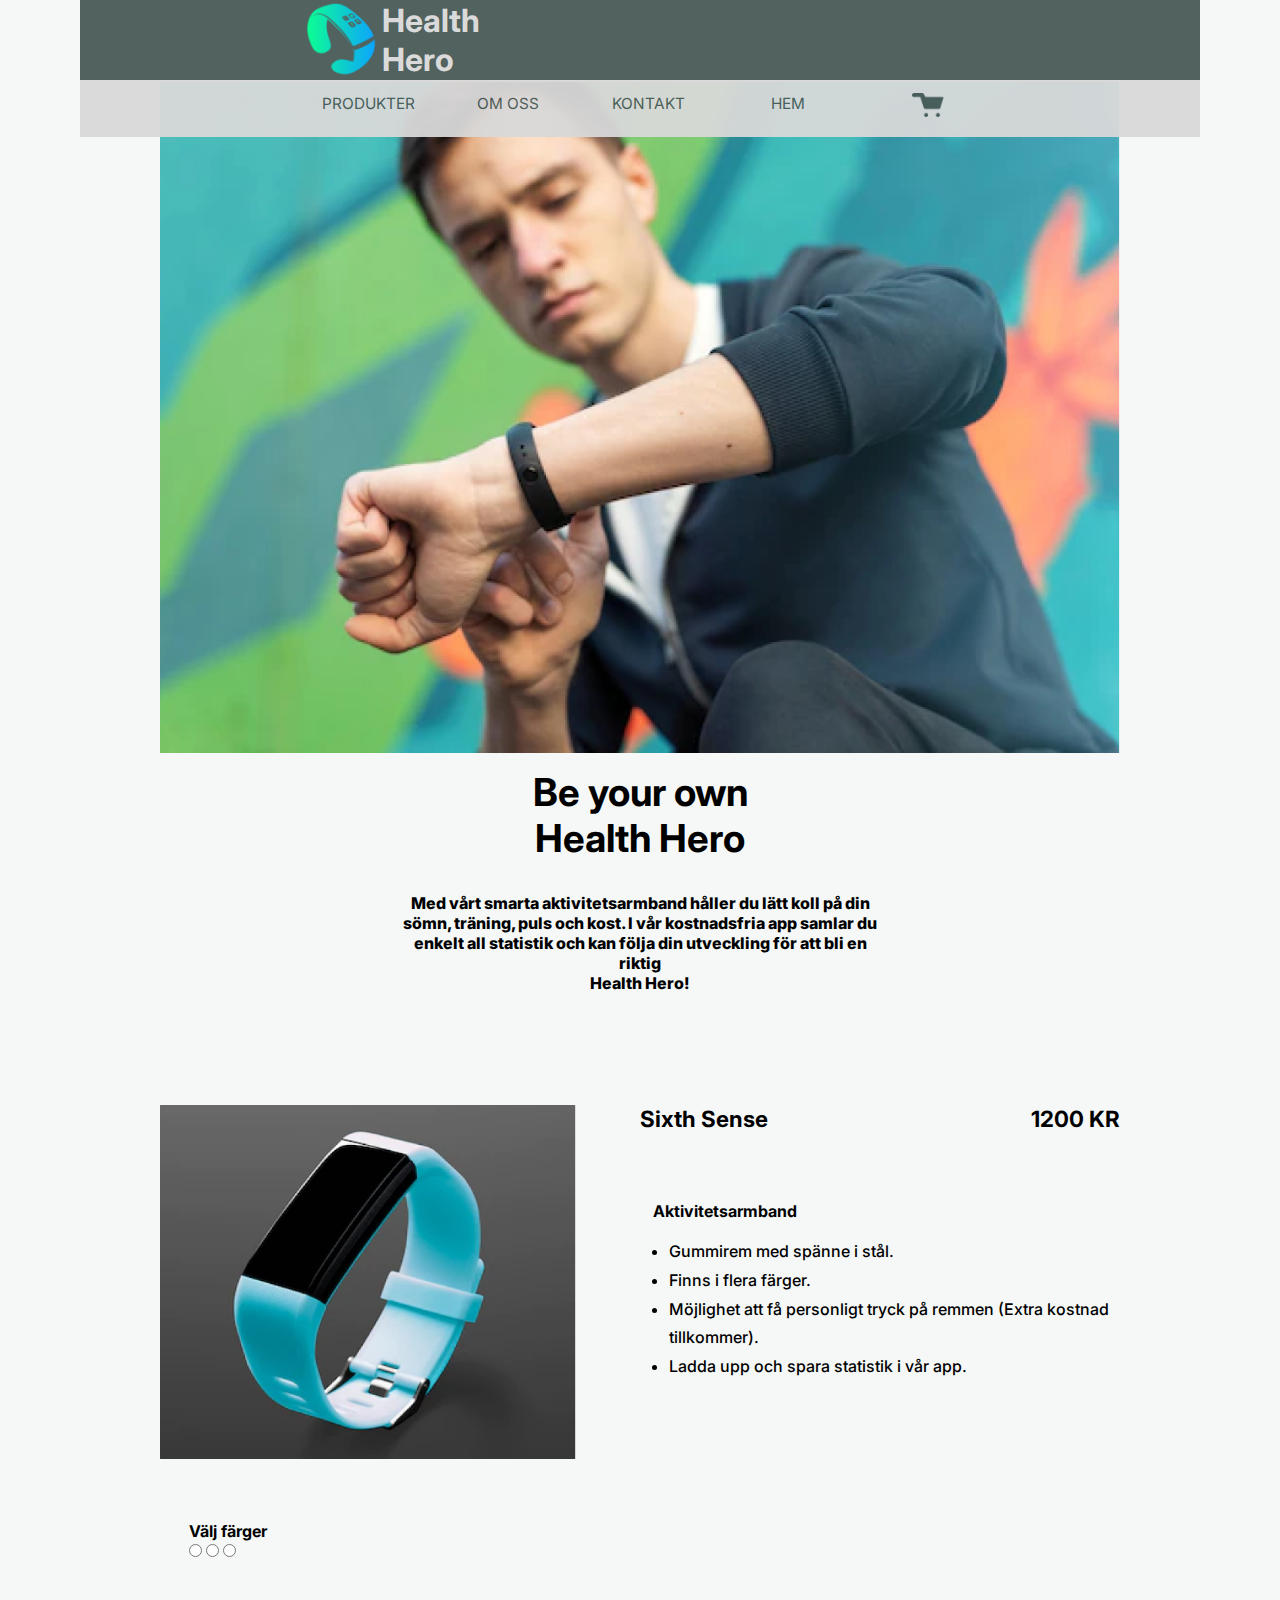
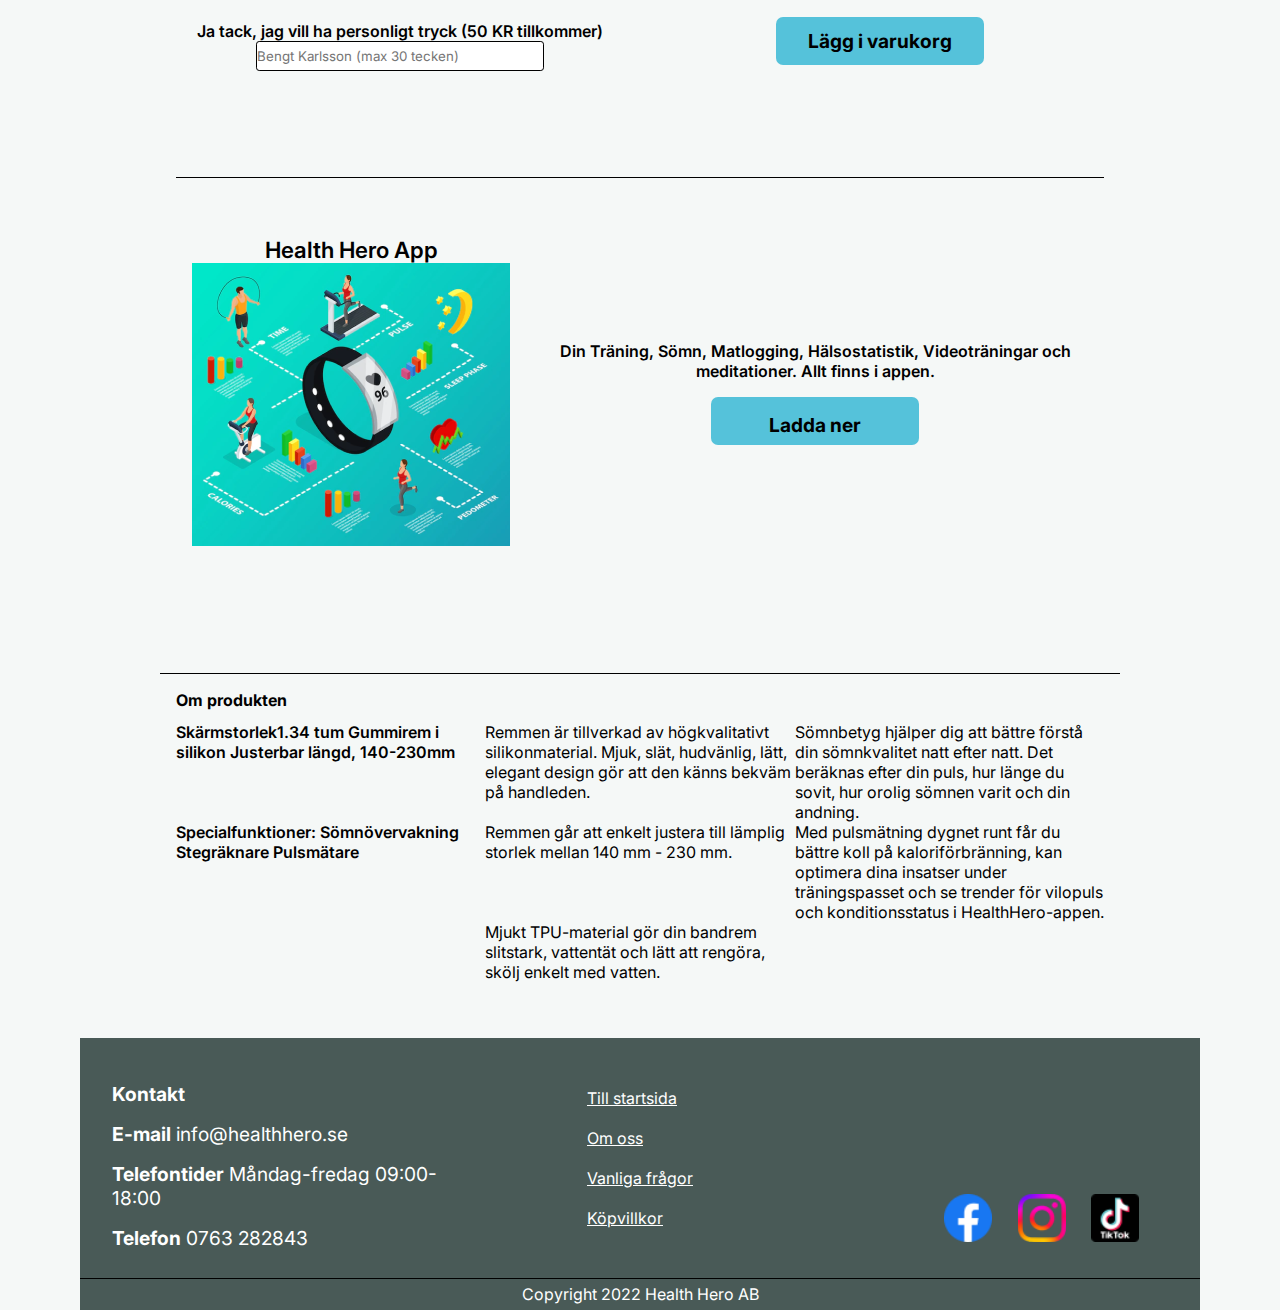
==== index.html @ 977e526c "changed all strong tags to span and merged dev" ====
<!DOCTYPE html>
<html lang="en">
<head>
  <meta charset="UTF-8">
  <meta http-equiv="X-UA-Compatible" content="IE=edge">
  <meta name="viewport" content="width=device-width, initial-scale=1.0">
  <meta name="description" content="HealthHero.se webbshop.">
  <meta name="robots" content="index,follow">
  <link rel="icon" href="/img/HH-ikon.png">
  <link rel="stylesheet" href="Style.css">
  <link rel="stylesheet" href="header-footer.css">
  <title>Health Hero</title>
</head>
<body>
  <header>
    <div class="logo">
      <img src="/img/HH-ikon.png" class="logoimage">
      <h1>Health Hero</h1>
    </div>
    <input type="checkbox" id="nav-toggle" class="nav-toggle">
    <label for="nav-toggle" class="nav-toggle-label">
      <span></span>
    </label>
    <nav>
      <ul>
        <li></li>
        <li> <a href="#product"> Produkter </a> </li>
        <li> <a href="about.html"> Om oss </a> </li>
        <li> <a href="#contact"> Kontakt </a> </li>
        <li> <a href="index.html"> Hem </a> </li>
        <li> <a href="cart.html"><img class="shopping-icon" src="/img/shopping.png"></a> </li>
      </ul>
    </nav>
    <a href="cart.html"><img class="shopping-icon-mobile" src="/img/shopping-mobil.png"></a>
  </header>


  <main>
    
    <section class="hero">
      <img src="/img/hero-img.png" alt="man kollar på sit aktivitetsarmband">
      <h2>Be your own  <br/> Health Hero</h2>
      <p>Med vårt smarta aktivitetsarmband håller du lätt koll på din sömn, träning, puls och kost. I vår kostnadsfria app samlar du enkelt all statistik och kan följa din utveckling för att bli en riktig<br/>Health Hero!</p>
    </section>

    <section class="product">
      <div>
      <img src="/img/product.png" alt=" bild på aktivitetsarmband">
      </div>

      <div class="product-name-price" id="product">
        <p class="product-name">Sixth Sense</p>
        <p class="product-price">1200 KR</p>
      </div>
      
      <div class="product-info">
        <h4>Aktivitetsarmband</h4>
        <ul>
          <li>Gummirem med spänne i stål.</li>
          <li>Finns i flera färger.</li>
          <li>Möjlighet att få personligt tryck på remmen (Extra kostnad tillkommer).</li>
          <li>Ladda upp och spara statistik i vår app.</li>
        </ul>
      </div>

      <div class="product-colors">
        <h4>Välj färger</h4>
        <input type="radio">
        <input type="radio">
        <input type="radio">
      </div>

      <div class="product-extra">
        <p>Ja tack, jag vill ha personligt tryck (50 KR tillkommer)</p>
        <input type="text" placeholder="Bengt Karlsson (max 30 tecken)">
      </div>

      <div class="product-cta-button">
        <button>Lägg i varukorg</button>
      </div>

    </section>

    <section class="app">

      <div class="app-box-1">
      <h4>Health Hero App</h4>
      <img src="/img/app.png" alt="aktivitetsarmband med statistik runt om">
      </div>
      <div class="app-box-2">
      <p>Din Träning, Sömn, Matlogging, Hälsostatistik, Videoträningar och meditationer.
        Allt finns i appen.</p>
      <button class="app-cta-button">Ladda ner</button>
      </div>

    </section>

    <section class="about-product-mobil">
      <ul>
        <li class="content">
          <label for="om">Om produkten</label>
          <div>
            <p><span>Skärmstorlek: 1.34 Tum</span><br/><span>Gummirem i silikon</span><br/>Remmen är tillverkad av högkvalitativt silikonmaterial. Mjuk, slät,  hudvänlig, lätt, elegant design gör att den känns bekväm på handleden.<br/><span>Justerbar längd</span><br/>Remmen går att enkelt justera till lämplig storlek mellan 140 mm - 230 mm.<br/><span>Sömnövervakning</span><br/>Sömnbetyg hjälper dig att bättre förstå din sömnkvalitet natt efter natt. Det beräknas efter din puls, hur länge du sovit, hur orolig sömnen varit och din andning.<br/><span>Stegräknare och pulsmätare</span><br/>Med pulsmätning dygnet runt får du bättre koll på kaloriförbränning, kan optimera dina insatser under träningspasset och se trender för vilopuls och konditionsstatus i HealthHero-appen.</p>
          </div>
        </li>
      </ul>

    </section>

    <section class="about-product-pc">

      <div class="a-p-p-header">
      <h4>Om produkten</h4>
      </div>

      <div class="paragraph1">
        <p>Skärmstorlek1.34 tum
          Gummirem i silikon
          Justerbar längd, 140-230mm</p>
      </div>

      <div>
        <p>Remmen är tillverkad av högkvalitativt silikonmaterial. Mjuk, slät,  hudvänlig, lätt, elegant design gör att den känns bekväm på handleden.</p>
      </div>

      <div>
        <p>Sömnbetyg hjälper dig att bättre förstå din sömnkvalitet natt efter natt. Det beräknas efter din puls, hur länge du sovit, hur orolig sömnen varit och din andning.</p>
      </div>

      <div class="paragraph2">
        <p>Specialfunktioner:
          Sömnövervakning
          Stegräknare 
          Pulsmätare</p>
      </div>

      <div>
        <p>Remmen går att enkelt justera till lämplig storlek mellan 140 mm - 230 mm.</p>
      </div>

      <div>
        <p>Med pulsmätning dygnet runt får du bättre koll på kaloriförbränning, kan optimera dina insatser under träningspasset och se trender för vilopuls och konditionsstatus i HealthHero-appen.</p>
      </div>

      <div class="grid-helper">

      </div>

      <div>
        <p>Mjukt TPU-material gör din bandrem slitstark, vattentät och lätt att rengöra, skölj enkelt med vatten.</p>
      </div>

      <div class="grid-helper">

      </div>


    </section>

      

  </main>


  <footer>
    
    <div class="footer-links">
      <ul>
        <li> <a href="index.html">Till startsida</a> </li>
        <li> <a href="about.html">Om oss</a> </li>
        <li> <a href="https://www.youtube.com/watch?v=dQw4w9WgXcQ" target="_blank">Vanliga frågor</a> </li>
        <li> <a href="https://www.nordiskehandel.se/forslag-pa-kopvillkor" target="_blank">Köpvillkor</a> </li>
      </ul>
    </div>

    <div class="social">
      <a href="https://sv-se.facebook.com/" target="_blank"> <img src="/img/Facebook - png 1.png" alt="facebook ikon"> </a>
      <a href="https://www.instagram.com/" target="_blank"> <img src="/img/Instagram - png 1.png" alt="instagram ikon"> </a>
      <a href="https://www.tiktok.com/login" target="_blank"> <img src="/img/TikTok - png 1.png" alt="tiktok ikon"> </a>
    </div>

    <div class="contact-info" id="contact">
      <h3> Kontakt </h3>
      <P><span>E-mail</span> info@healthhero.se</P>
      <p><span>Telefontider</span> Måndag-fredag 09:00-18:00</p>
      <p><span>Telefon</span> 0763 282843</p>
    </div>

    <div class="copyright">
      <p>Copyright 2022 Health Hero AB</p>
    </div>
    

  </footer>
  
</body>
</html>
---- Style.css ----
main {
	display: flex;
	flex-direction: column;
	background-color: #F5F8F7;
}

/* Här börjar koden för Hero(smal skärm)*/

.hero {
	display: flex;
	flex-direction: column;
	text-align: center;
}

.hero p, h2 {
	justify-content: center;
	align-items: center;
	padding: 1rem 2rem;
}

.hero h2 {
	font-size: 2.4rem;
	font-weight: bolder;
}

.hero p {
	font-weight: 800;
}

/* Här slutar koden för Hero(smal skärm) / Här börja koden för produktdelen(smal skärm)*/


.product {
	margin-top: 6rem;
	display: flex;
	flex-direction: column;
}

.product img {
	width: 100%;
	max-width: 26rem;
	flex-shrink: 1;
}

.product-name-price {
	margin: 2rem 0.8rem 0rem 0.8rem;
	display: flex;
	font-size: 1.4rem;
	font-weight: bolder;
}


.product-name {
	flex-grow: 1;
}

.product-info {
	flex-grow: 1;
}

.product-info h4 {
	margin: 1rem 0rem 0rem 0.8rem;
	font-weight: bolder;
}

.product-info ul {
	margin: 1rem 0rem 0rem 1.8rem;
	font-weight: 500;
	line-height: 1.8rem;
}

.product-colors {
	margin: 1rem 0rem 0rem 1.8rem;
}

.product-extra {
	display: flex;
	flex-direction: column;
	justify-content: center;
	align-items: center;
	text-align: center;
	margin: 2.5rem 0rem 1.9rem 0rem;
	font-weight: 600;
}

.product-extra input {
	width: 18rem;
	height: 1.9rem;
	border: 1px solid black;
	border-radius: 0.2rem;
}

.product-cta-button {
	display: flex;
	align-items: center;
	justify-content: center;
}

.product-cta-button button {
	border: none;
	background-color: #55C2DA;
	cursor: pointer;
}

.product-cta-button button:hover {
	background-color: rgba(85, 194, 218, 0.8);
}

/* Här slutar koden för produktdelen(smal skärm) / Här börjar koden för appdelen(smal skärm)*/

.app {
	border: 1px solid black;
	margin: 4rem 1rem;
	display: flex;
	flex-direction: column;
	text-align: center;
	justify-content: center;
	align-items: center;
}

.app-box-1, .app-box-2 > * {
	padding: 1rem;
}

.app > * {
	padding: 1rem;
}

.app h4 {
	font-size: 1.4rem;
	font-weight: 600;
}

.app p {
	font-weight: 600;
}

.app button {
	background-color: #55C2DA;
	border: none;
	margin-bottom: 1rem;
	cursor: pointer;
}

.app button:hover {
	background-color: rgba(85, 194, 218, 0.8);
}

/* Här slutar koden för appdelen(smal skärm) / Här börjar koden för Om produkten delen (smal skärm) */

.about-product-mobil {
	display: flex;
	flex-direction: column;
	justify-content: center;
	align-items: center;
	text-align: center;
}

.about-product-mobil ul li {
	display: flex;
	flex-direction: column;
	border: 1px solid black;
	padding: 1rem;
	margin: 1rem;
	list-style: none;
	line-height: 1.7rem;
}

.about-product-mobil ul li label {
	font-size: 1.4rem;
	font-weight: 600;
	padding-bottom: 0.8rem;
}

.about-product-pc {
	display: none;
}

/* Här slutar koden för Om produkten delen (smal skärm) / Här börjar koden för större skärm*/

@media screen and (min-width: 800px) {

	body {
		background-color: #F5F8F7;
		display: flex;
		flex-direction: column;
		align-items: center;
	}

	main {
		max-width: 60rem;
	}
	
	.hero p {
		padding: 1rem 15rem;
	}

	/* Här börjar koden för produktdelen(större skärm)*/

	.product {
		display: grid;
		grid-template-columns: 1fr 1fr;
		grid-template-rows: 5rem 20rem 4rem 9rem;

	}

	.product-name-price {
		margin: 0;
	}

	.product-info {
		grid-row-start: 2;
		grid-column-start: 2;
	}

	.product-colors {
		grid-row-start: 3;
		grid-column-start: 1;
		grid-column-end: 3;
	}

	.product-extra {
		grid-row-start: 4;
	}

	.product-cta-button {
		grid-row-start: 4;
		grid-column-start: 2;
	}

	/* Här slutar koden för produktdelen(större skärm) / Här börjar koden för app delen(större skärm)*/

	.app {
		height: 27rem;
		border: 0;
		border-top: 1px solid black;
		display: flex;
		flex-direction: row;
		
	}

	/* Här slutar koden för appdelen(större skärm) / Här börjar koden för Om produkten delen(större skärm)*/

	.about-product-mobil {
		display: none;
	}
	
	.about-product-pc {
		border-top: 1px solid black;
		display: grid;
		grid-template-columns: 1fr 1fr 1fr;
		grid-template-rows: 2rem 1fr 1fr 1fr;
		padding: 1rem;
	}

	.a-p-p-header {
		grid-column-start: 1;
		grid-column-end: 4;
	}

	.paragraph1 {
		font-weight: 600;
	}

	.paragraph2 {
		font-weight: 600;
	}

	/* Här slutar koden för Om produkten delen(större skärm) */
}

	/* Här slutar koden för större skärm */
---- header-footer.css ----
@import url('https://fonts.googleapis.com/css2?family=Inter&display=swap');
*{
	margin:0;
	Padding:0;
  box-sizing: border-box;
	font-family: 'Inter', sans-serif;
}

span {
  font-weight: 700;
}

button{
	background-color:#55C2DA;
  border-radius: 7px;
  height: 3rem;
  width: 13rem;
  font-size: 1.2em;
  font-weight: bold;
  border: none;
}

button:hover {
  background-color: rgba(85, 194, 218, 0.8);
}

body {
  background-color:#F5F8F7;
  display: flex;
  flex-direction: column;
  background-color:#F5F8F7
  
}

/* Här börjar headerkoden för mobil */
header {
  background-color: #495A57;
  position: sticky;
  top: 0;
  width: 100%;
  z-index: 99;
  display: flex;
  justify-content: center;
  align-items: center;
  opacity: 0.95;
  
}

.logo {
  display: flex;
  align-items: center;
}

.shopping-icon-mobile {
  height: 2rem;
  position: absolute;
  right: 0;
  margin-right: 1em;
}

h1 {
  color: #D9D9d9;
}

.logo img {
  height: 5em;
}

.nav-toggle-label span,
.nav-toggle-label span::before,
.nav-toggle-label span::after {
  display: block;
  background-color: white;
  height: 4px;
  width: 1.8em;
  border-radius: 2px;
  position: relative;
}

.nav-toggle-label span::before,
.nav-toggle-label span::after {
  content: '';
  position: absolute;
}

.nav-toggle-label span::before {
  bottom: 8px;
}

.nav-toggle-label span::after {
  top: 8px;
}

nav {
  background-color: #D9D9D9;
  position: absolute;
  text-align: center;
  top: 100%;
  left: 0;
  width: 100%;
  transform: scale(1,0);
  transform-origin: top;
  transition: transform 400ms ease-in-out;
}

nav ul {
  margin: 0;
  padding: 0;
  list-style: none;
}

nav li {
  margin-bottom: 1em;
  margin-left: 1em;
}

nav a {
  color: #495A57;
  text-decoration: none;
  font-size: 2rem;
  text-transform: uppercase;
  opacity: 0;
  transition: opacity 150ms ease-in-out;
}

.nav-toggle:checked ~ nav {
  transform: scale(1,1);
}

.nav-toggle:checked ~ nav a {
  opacity: 1;
  transition: opacity 250ms ease-in-out 250ms;
}

.nav-toggle {
  display: none;
}

.nav-toggle-label {
  position: absolute;
  top: 0;
  left: 0;
  margin-left: 1em;
  height: 100%;
  display: flex;
  align-items: center;
}

.shopping-icon {
  display: none;
}

/* Här slutar headerkoden för mobil och footerkoden för mobil startar */

footer {
  background-color: #495A57;
  display: grid;
  grid-template-rows: 6fr 2fr 2.5fr 0.5fr;
  color: white;
  max-width: 100%;
}


.footer-links {
  display: flex;
  justify-content: center;
  align-items: center;
}

.footer-links ul li {
  list-style: none;
  font-size: 1.5rem;
  text-align: center;
  margin: 1.7rem 0rem;
}

.footer-links ul li a {
  color: white;
}

.social {
  display: flex;
  justify-content: center;
  align-items: center;
}

.social a {
  margin: 0rem 0.8rem;
}

.social a img {
  height: 4.2rem;
}

.contact-info {
  display: flex;
  flex-direction: column;
  justify-content: center;
  align-items: center;
}

.contact-info h3 {
  font-size: 1.3rem;
}

.contact-info p {
  font-size: 1.1rem;
}

.copyright {
  border-top: 1px solid black;
  display: flex;
  justify-content: center;
  align-items: center;
}

/* Här slutar koden för footern på mindre skärm */



@media screen and (min-width: 800px) {
  
/* Här börjar header koden för större skärm */
  header {
    display: grid;
    grid-template-columns: 1fr 1fr 1fr 2fr ;
  }

  .logo {
    grid-column-start: 2;
  }
  
  .nav-toggle-label {
    display: none;
  }

  nav {
    transform: none;
    transition: none;
  }

  nav ul {
    display: grid;
    grid-template-columns: 1.5fr 1fr 1fr 1fr 1fr 1fr 1.5fr;
    margin-top: 0.8rem;
  }


  nav a {
    opacity: 1;
    font-size: 0.96rem;
  }

  .shopping-icon {
    height: 1.5rem;
    opacity: 1;
    display: unset;
    
  }

  .shopping-icon-mobile {
    display: none;
  }

  /* här slutar header koden för större skärm och börjar footer koden för större skärm*/

  footer {
    display: grid;
    grid-template-columns: 1fr 1fr 1fr;
    grid-template-rows: 15rem 2rem;
    height: 17rem;
  }

  .footer-links {
    grid-column-start: 2;
  }

  .footer-links ul li {
    text-align: left;
    font-size: 1rem;
    line-height: 0.8rem;
  }

  .social {
    justify-content: flex-end;
    align-items: flex-end;
    margin-right: 3rem;
    margin-bottom: 2rem;
  }

  .social a img {
    height: 3rem;
  }

  .contact-info {
    grid-column-start: 1;
    grid-row-start: 1;
    align-items: flex-start;
    margin-left: 2rem;
  }

  footer .contact-info h3 {
    font-size: 1.2rem;
  }

  footer .contact-info p {
    font-size: 1.2rem;
  }

  .contact-info > * {
    margin-top: 1rem;
  }

  .copyright {
    grid-column-start: 1;
    grid-column-end: 4;
  }

  /* Här slutar footer koden för större skärm */

}

@media screen and (min-width: 1024px) {

  header {
    max-width: 70rem;
  }

  footer {
    max-width: 70rem;
  }
  
}
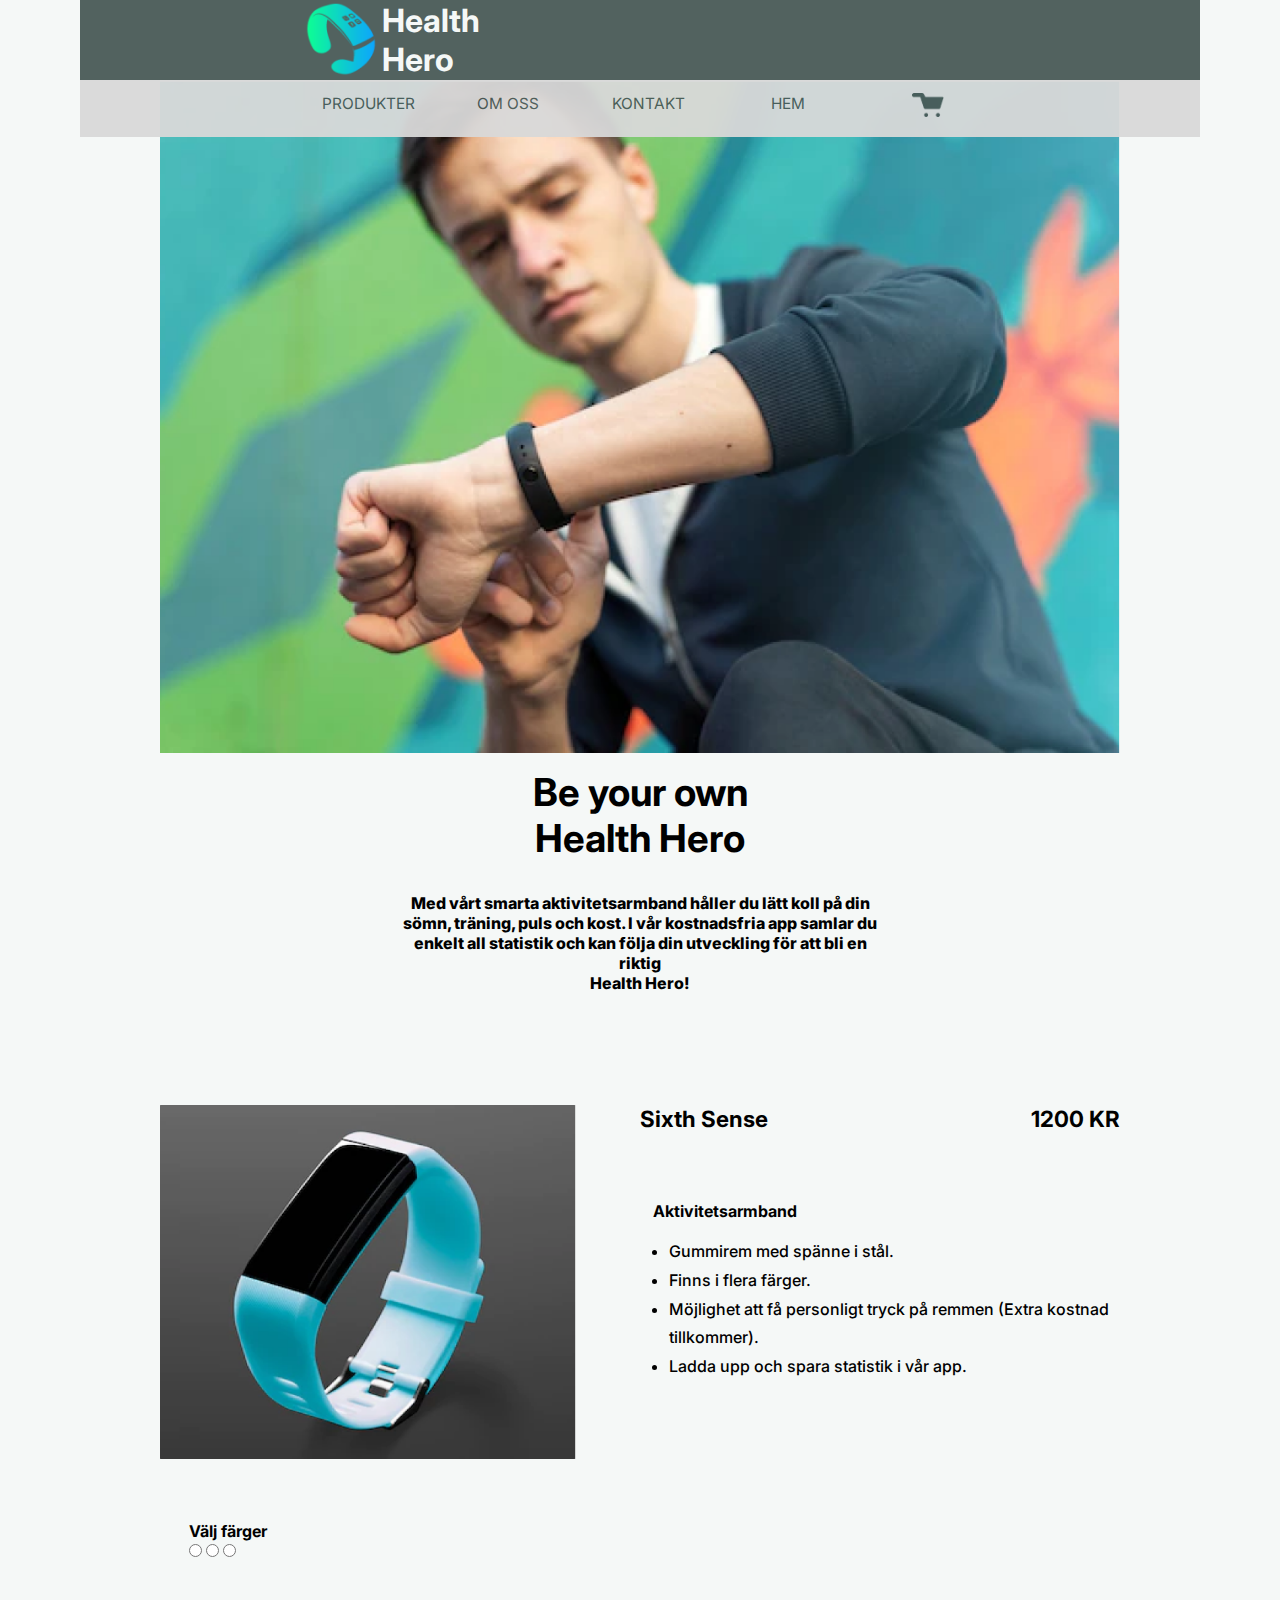
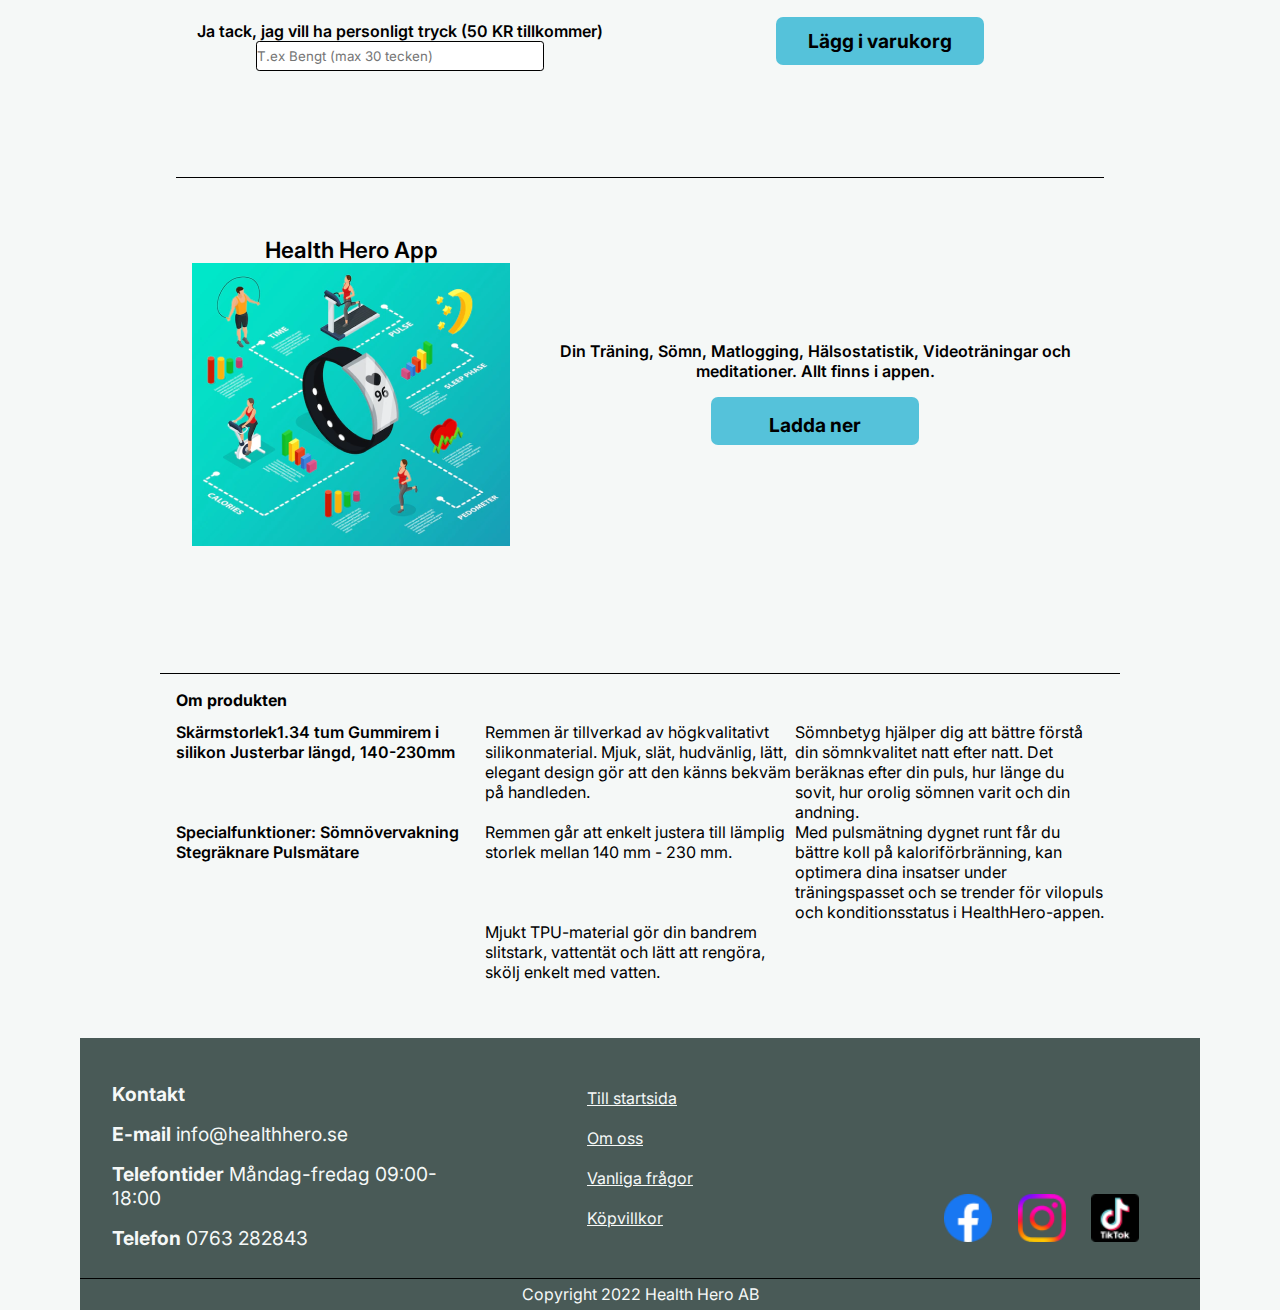
==== commit 06f9afa4: "modified textinput" ====
--- a/index.html
+++ b/index.html
@@ -72,7 +72,7 @@
 
       <div class="product-extra">
         <p>Ja tack, jag vill ha personligt tryck (50 KR tillkommer)</p>
-        <input type="text" placeholder="Bengt Karlsson (max 30 tecken)">
+        <input type="text" placeholder="T.ex Bengt (max 30 tecken)" maxlength="30">
       </div>
 
       <div class="product-cta-button">
--- a/header-footer.css
+++ b/header-footer.css
@@ -1,3 +1,5 @@
+
+/* Här några allmänt kod som ska gälla på alla sidor */
 @import url('https://fonts.googleapis.com/css2?family=Inter&display=swap');
 *{
 	margin:0;
@@ -28,9 +30,15 @@
   background-color:#F5F8F7;
   display: flex;
   flex-direction: column;
-  background-color:#F5F8F7
-  
-}
+  justify-content: center;
+  
+}
+
+main {
+  background-color: #F5F8F7;
+}
+
+/* Här slutar allmänna koden */
 
 /* Här börjar headerkoden för mobil */
 header {
@@ -59,7 +67,7 @@
 }
 
 h1 {
-  color: #D9D9d9;
+  color: #F5F8F7;
 }
 
 .logo img {
@@ -70,7 +78,7 @@
 .nav-toggle-label span::before,
 .nav-toggle-label span::after {
   display: block;
-  background-color: white;
+  background-color: #F5F8F7;
   height: 4px;
   width: 1.8em;
   border-radius: 2px;
@@ -156,7 +164,7 @@
   background-color: #495A57;
   display: grid;
   grid-template-rows: 6fr 2fr 2.5fr 0.5fr;
-  color: white;
+  color: #F5F8F7;
   max-width: 100%;
 }
 
@@ -175,7 +183,7 @@
 }
 
 .footer-links ul li a {
-  color: white;
+  color: #F5F8F7;
 }
 
 .social {
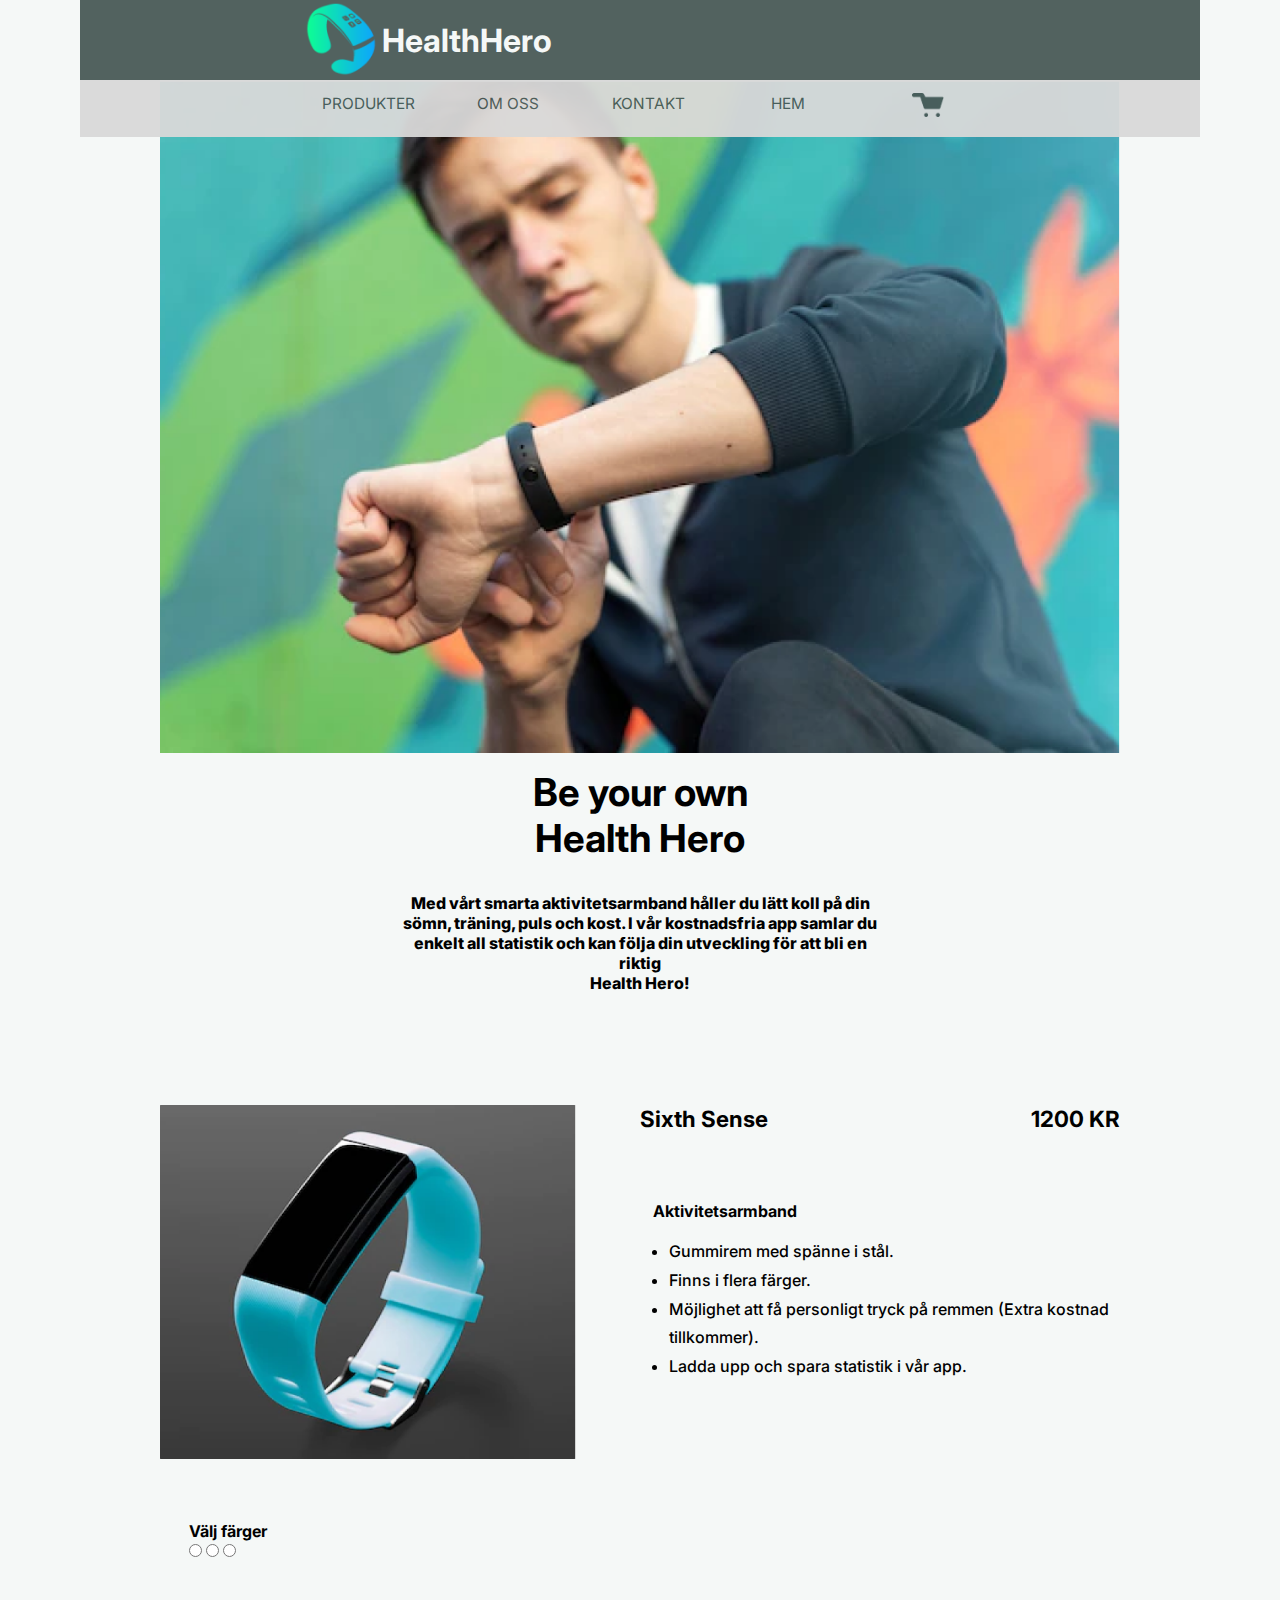
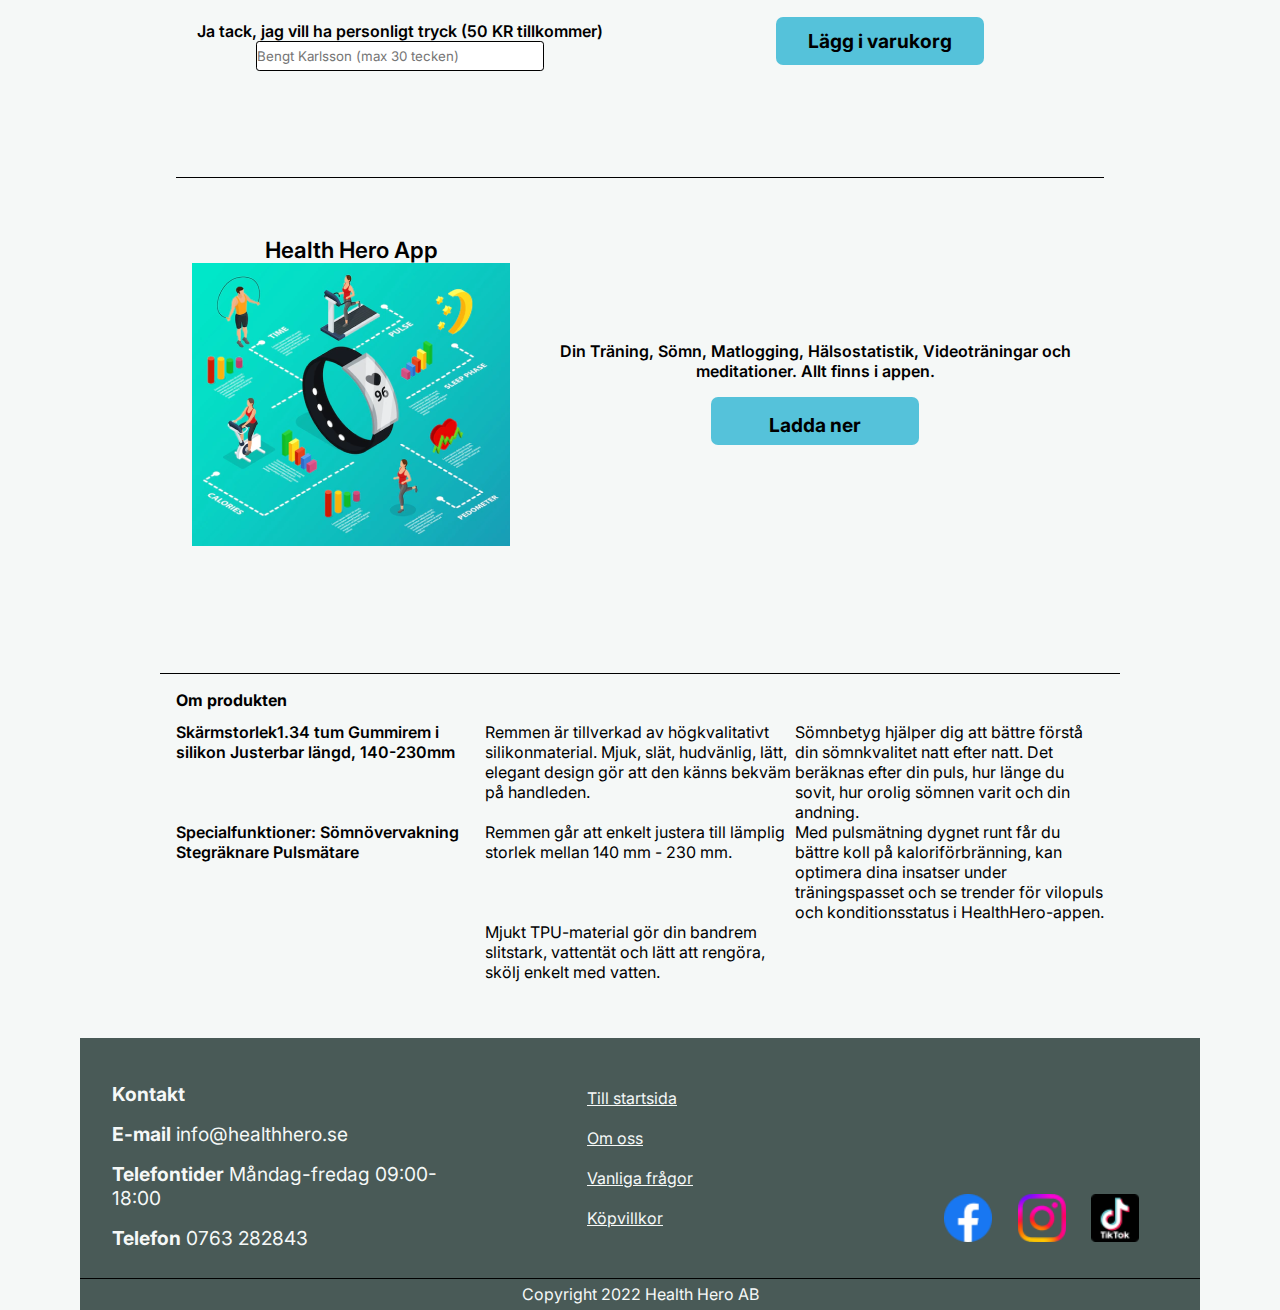
==== commit fb57ce5f: "changed size of cart icon on mobile and tweaked the header layout" ====
--- a/index.html
+++ b/index.html
@@ -15,7 +15,7 @@
   <header>
     <div class="logo">
       <img src="/img/HH-ikon.png" class="logoimage">
-      <h1>Health Hero</h1>
+      <h1>HealthHero</h1>
     </div>
     <input type="checkbox" id="nav-toggle" class="nav-toggle">
     <label for="nav-toggle" class="nav-toggle-label">
@@ -39,7 +39,7 @@
     
     <section class="hero">
       <img src="/img/hero-img.png" alt="man kollar på sit aktivitetsarmband">
-      <h2>Be your own  <br/> Health Hero</h2>
+      <h2>Be your own  <br/>Health Hero</h2>
       <p>Med vårt smarta aktivitetsarmband håller du lätt koll på din sömn, träning, puls och kost. I vår kostnadsfria app samlar du enkelt all statistik och kan följa din utveckling för att bli en riktig<br/>Health Hero!</p>
     </section>
 
@@ -72,7 +72,7 @@
 
       <div class="product-extra">
         <p>Ja tack, jag vill ha personligt tryck (50 KR tillkommer)</p>
-        <input type="text" placeholder="T.ex Bengt (max 30 tecken)" maxlength="30">
+        <input type="text" placeholder="Bengt Karlsson (max 30 tecken)">
       </div>
 
       <div class="product-cta-button">
--- a/header-footer.css
+++ b/header-footer.css
@@ -60,10 +60,12 @@
 }
 
 .shopping-icon-mobile {
-  height: 2rem;
+  height: 1.5rem;
   position: absolute;
+  top: 0;
   right: 0;
-  margin-right: 1em;
+  margin: 1rem;
+  margin-top: 2rem;
 }
 
 h1 {
@@ -108,7 +110,6 @@
   width: 100%;
   transform: scale(1,0);
   transform-origin: top;
-  transition: transform 400ms ease-in-out;
 }
 
 nav ul {
@@ -231,7 +232,7 @@
 /* Här börjar header koden för större skärm */
   header {
     display: grid;
-    grid-template-columns: 1fr 1fr 1fr 2fr ;
+    grid-template-columns: 1fr 2fr 1fr 1fr ;
   }
 
   .logo {
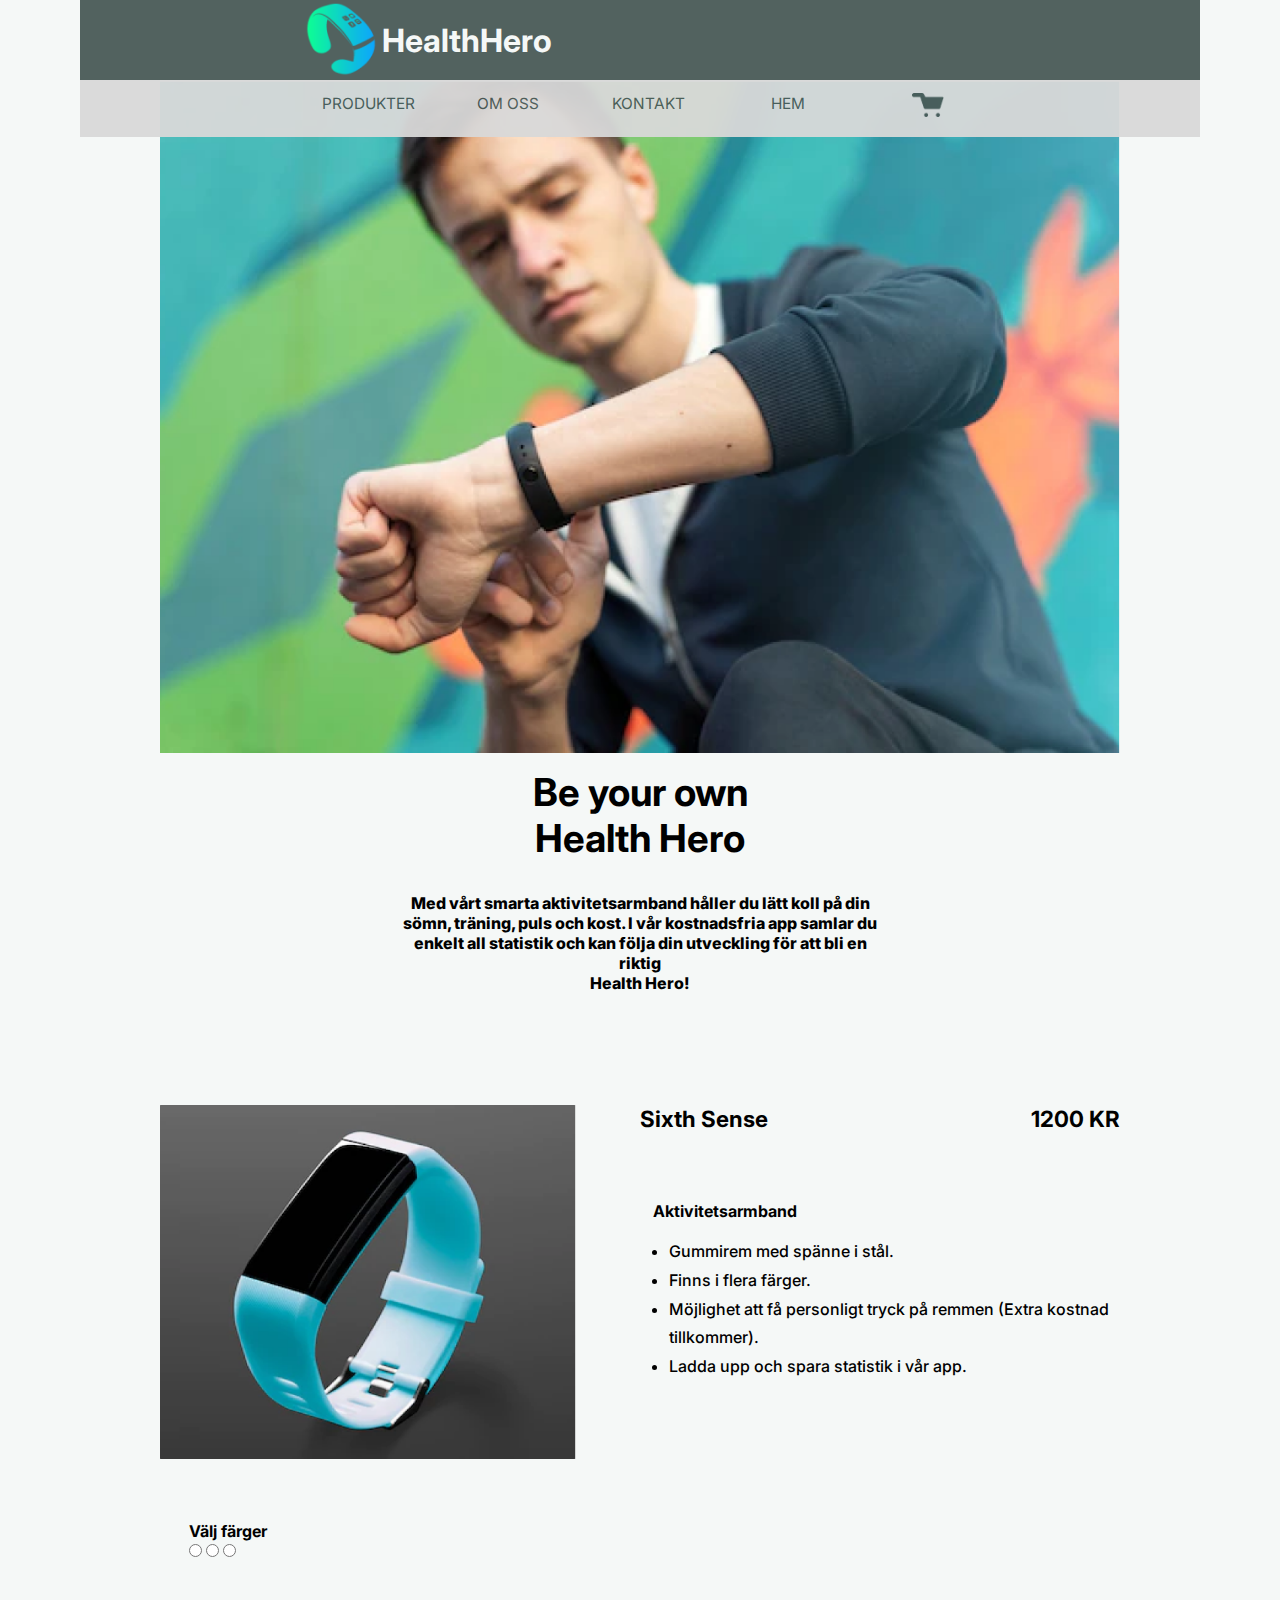
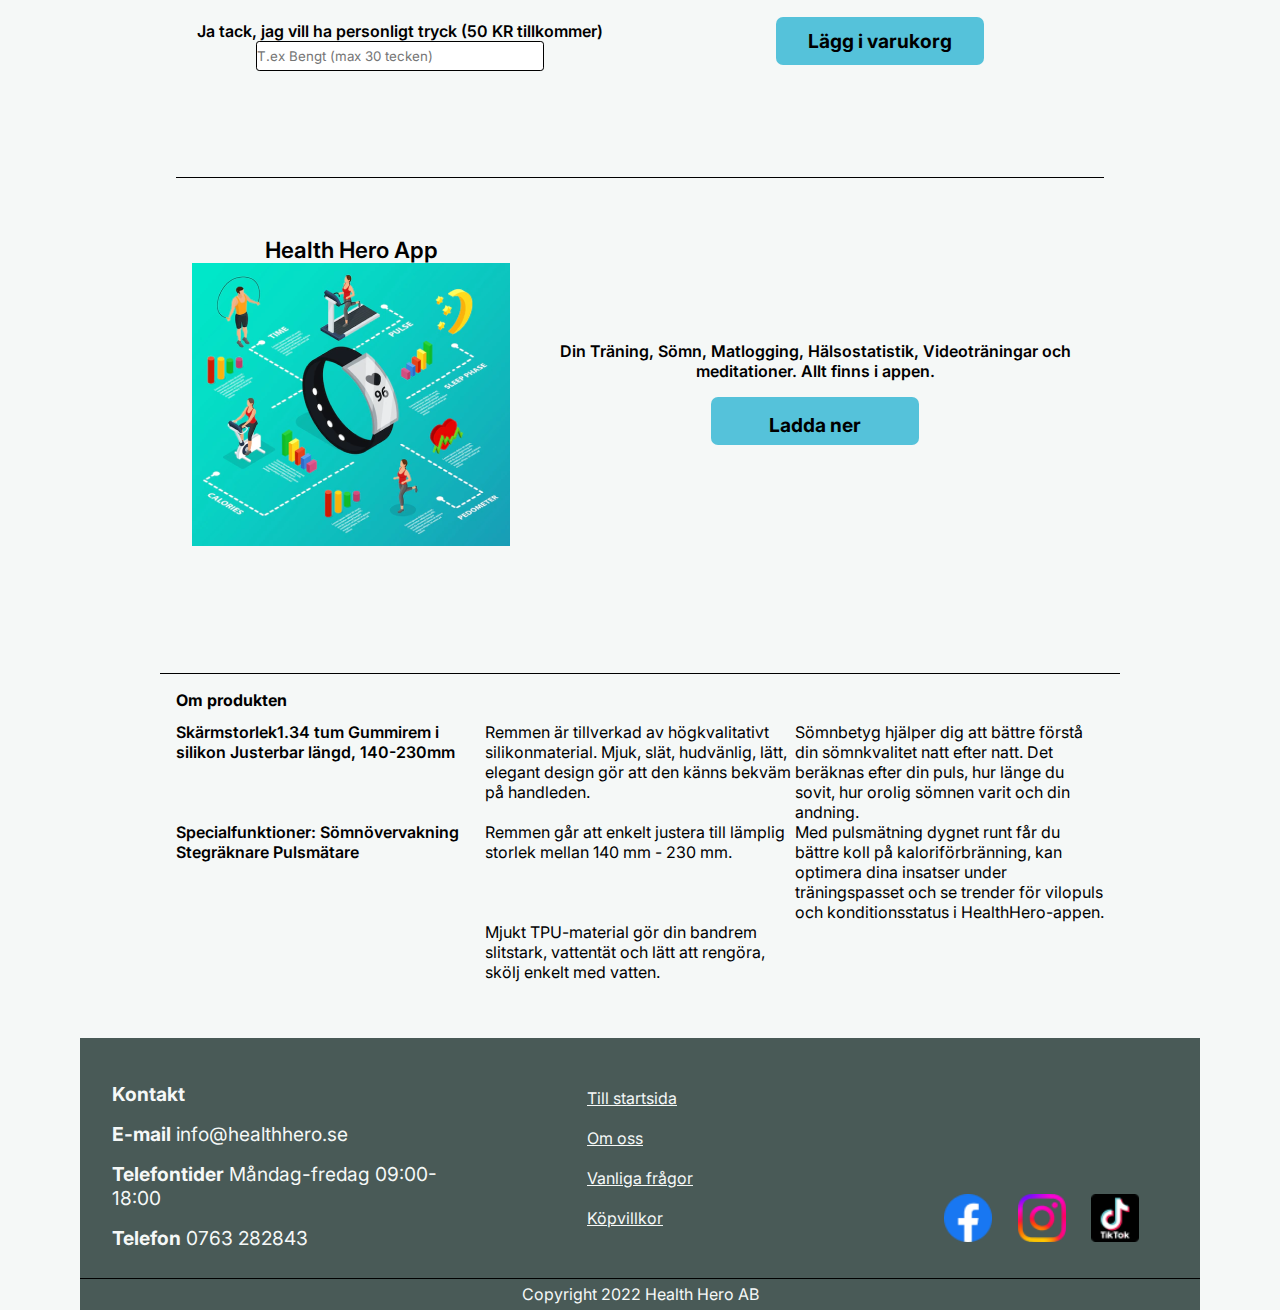
==== commit 648c7a29: "Merge branch 'header-footer' into dev" ====
--- a/index.html
+++ b/index.html
@@ -72,7 +72,7 @@
 
       <div class="product-extra">
         <p>Ja tack, jag vill ha personligt tryck (50 KR tillkommer)</p>
-        <input type="text" placeholder="Bengt Karlsson (max 30 tecken)">
+        <input type="text" placeholder="T.ex Bengt (max 30 tecken)" maxlength="30">
       </div>
 
       <div class="product-cta-button">
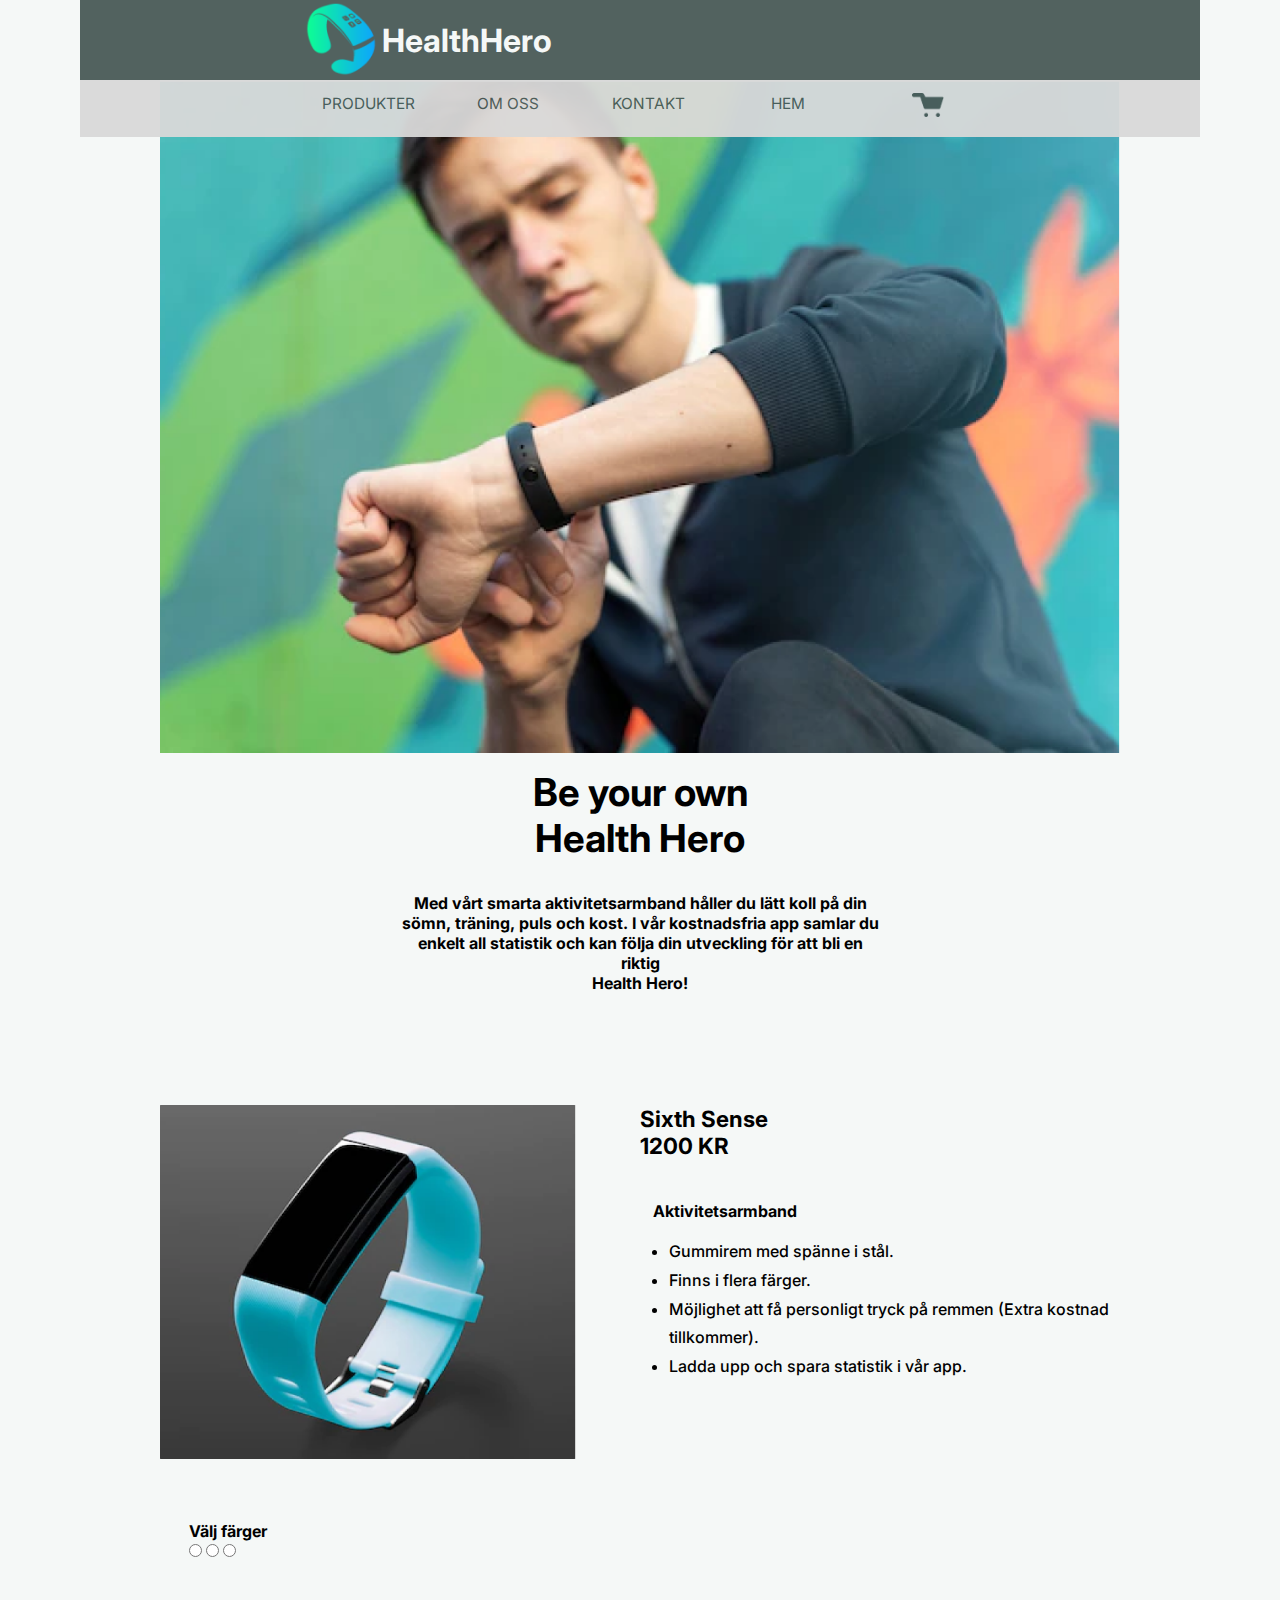
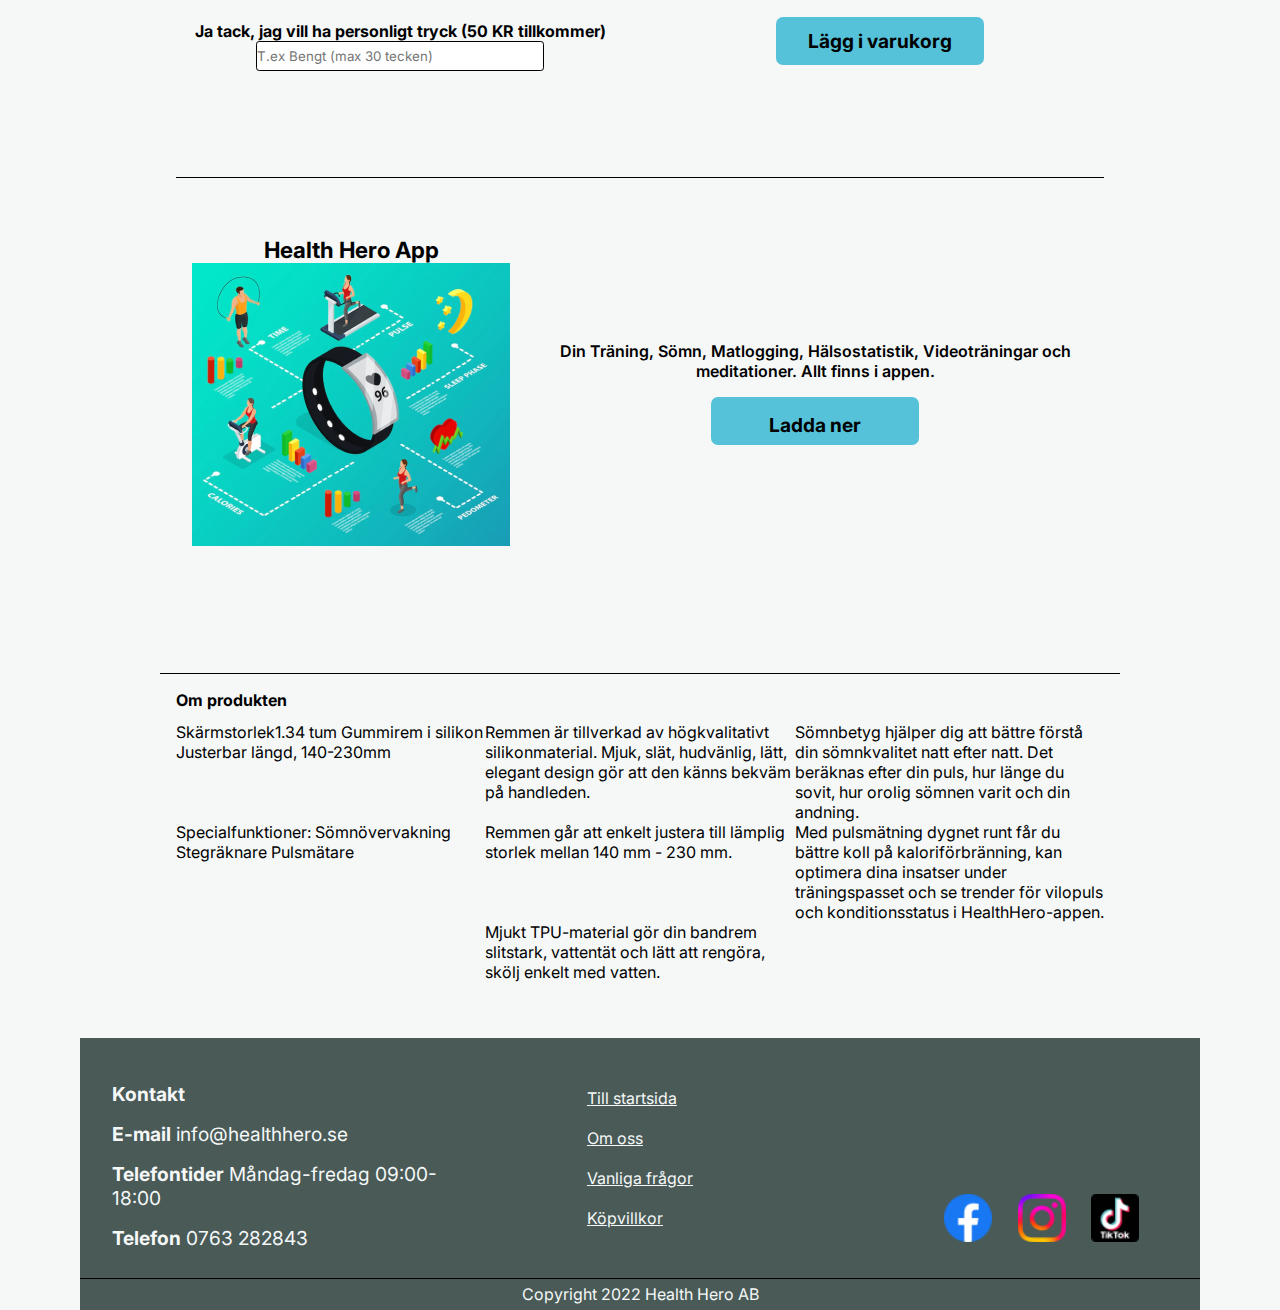
==== commit 2c2a02f7: "put all elements with fontweight inside a span" ====
--- a/index.html
+++ b/index.html
@@ -39,8 +39,8 @@
     
     <section class="hero">
       <img src="/img/hero-img.png" alt="man kollar på sit aktivitetsarmband">
-      <h2>Be your own  <br/>Health Hero</h2>
-      <p>Med vårt smarta aktivitetsarmband håller du lätt koll på din sömn, träning, puls och kost. I vår kostnadsfria app samlar du enkelt all statistik och kan följa din utveckling för att bli en riktig<br/>Health Hero!</p>
+      <span><h2>Be your own<br/>Health Hero</h2>
+      <p>Med vårt smarta aktivitetsarmband håller du lätt koll på din sömn, träning, puls och kost. I vår kostnadsfria app samlar du enkelt all statistik och kan följa din utveckling för att bli en riktig<br/>Health Hero!</p></span>
     </section>
 
     <section class="product">
@@ -49,8 +49,10 @@
       </div>
 
       <div class="product-name-price" id="product">
+        <span>
         <p class="product-name">Sixth Sense</p>
         <p class="product-price">1200 KR</p>
+        </span>
       </div>
       
       <div class="product-info">
@@ -71,7 +73,9 @@
       </div>
 
       <div class="product-extra">
+        <span>
         <p>Ja tack, jag vill ha personligt tryck (50 KR tillkommer)</p>
+        </span>
         <input type="text" placeholder="T.ex Bengt (max 30 tecken)" maxlength="30">
       </div>
 
@@ -84,7 +88,9 @@
     <section class="app">
 
       <div class="app-box-1">
+      <span>
       <h4>Health Hero App</h4>
+      </span>
       <img src="/img/app.png" alt="aktivitetsarmband med statistik runt om">
       </div>
       <div class="app-box-2">
@@ -98,7 +104,9 @@
     <section class="about-product-mobil">
       <ul>
         <li class="content">
+          <span>
           <label for="om">Om produkten</label>
+          </span>
           <div>
             <p><span>Skärmstorlek: 1.34 Tum</span><br/><span>Gummirem i silikon</span><br/>Remmen är tillverkad av högkvalitativt silikonmaterial. Mjuk, slät,  hudvänlig, lätt, elegant design gör att den känns bekväm på handleden.<br/><span>Justerbar längd</span><br/>Remmen går att enkelt justera till lämplig storlek mellan 140 mm - 230 mm.<br/><span>Sömnövervakning</span><br/>Sömnbetyg hjälper dig att bättre förstå din sömnkvalitet natt efter natt. Det beräknas efter din puls, hur länge du sovit, hur orolig sömnen varit och din andning.<br/><span>Stegräknare och pulsmätare</span><br/>Med pulsmätning dygnet runt får du bättre koll på kaloriförbränning, kan optimera dina insatser under träningspasset och se trender för vilopuls och konditionsstatus i HealthHero-appen.</p>
           </div>
--- a/Style.css
+++ b/Style.css
@@ -22,12 +22,8 @@
 
 .hero h2 {
 	font-size: 2.4rem;
-	font-weight: bolder;
-}
-
-.hero p {
-	font-weight: 800;
-}
+}
+
 
 /* Här slutar koden för Hero(smal skärm) / Här börja koden för produktdelen(smal skärm)*/
 
@@ -82,7 +78,6 @@
 	align-items: center;
 	text-align: center;
 	margin: 2.5rem 0rem 1.9rem 0rem;
-	font-weight: 600;
 }
 
 .product-extra input {
@@ -130,7 +125,6 @@
 
 .app h4 {
 	font-size: 1.4rem;
-	font-weight: 600;
 }
 
 .app p {
@@ -170,7 +164,6 @@
 
 .about-product-mobil ul li label {
 	font-size: 1.4rem;
-	font-weight: 600;
 	padding-bottom: 0.8rem;
 }
 
@@ -260,13 +253,6 @@
 		grid-column-end: 4;
 	}
 
-	.paragraph1 {
-		font-weight: 600;
-	}
-
-	.paragraph2 {
-		font-weight: 600;
-	}
 
 	/* Här slutar koden för Om produkten delen(större skärm) */
 }
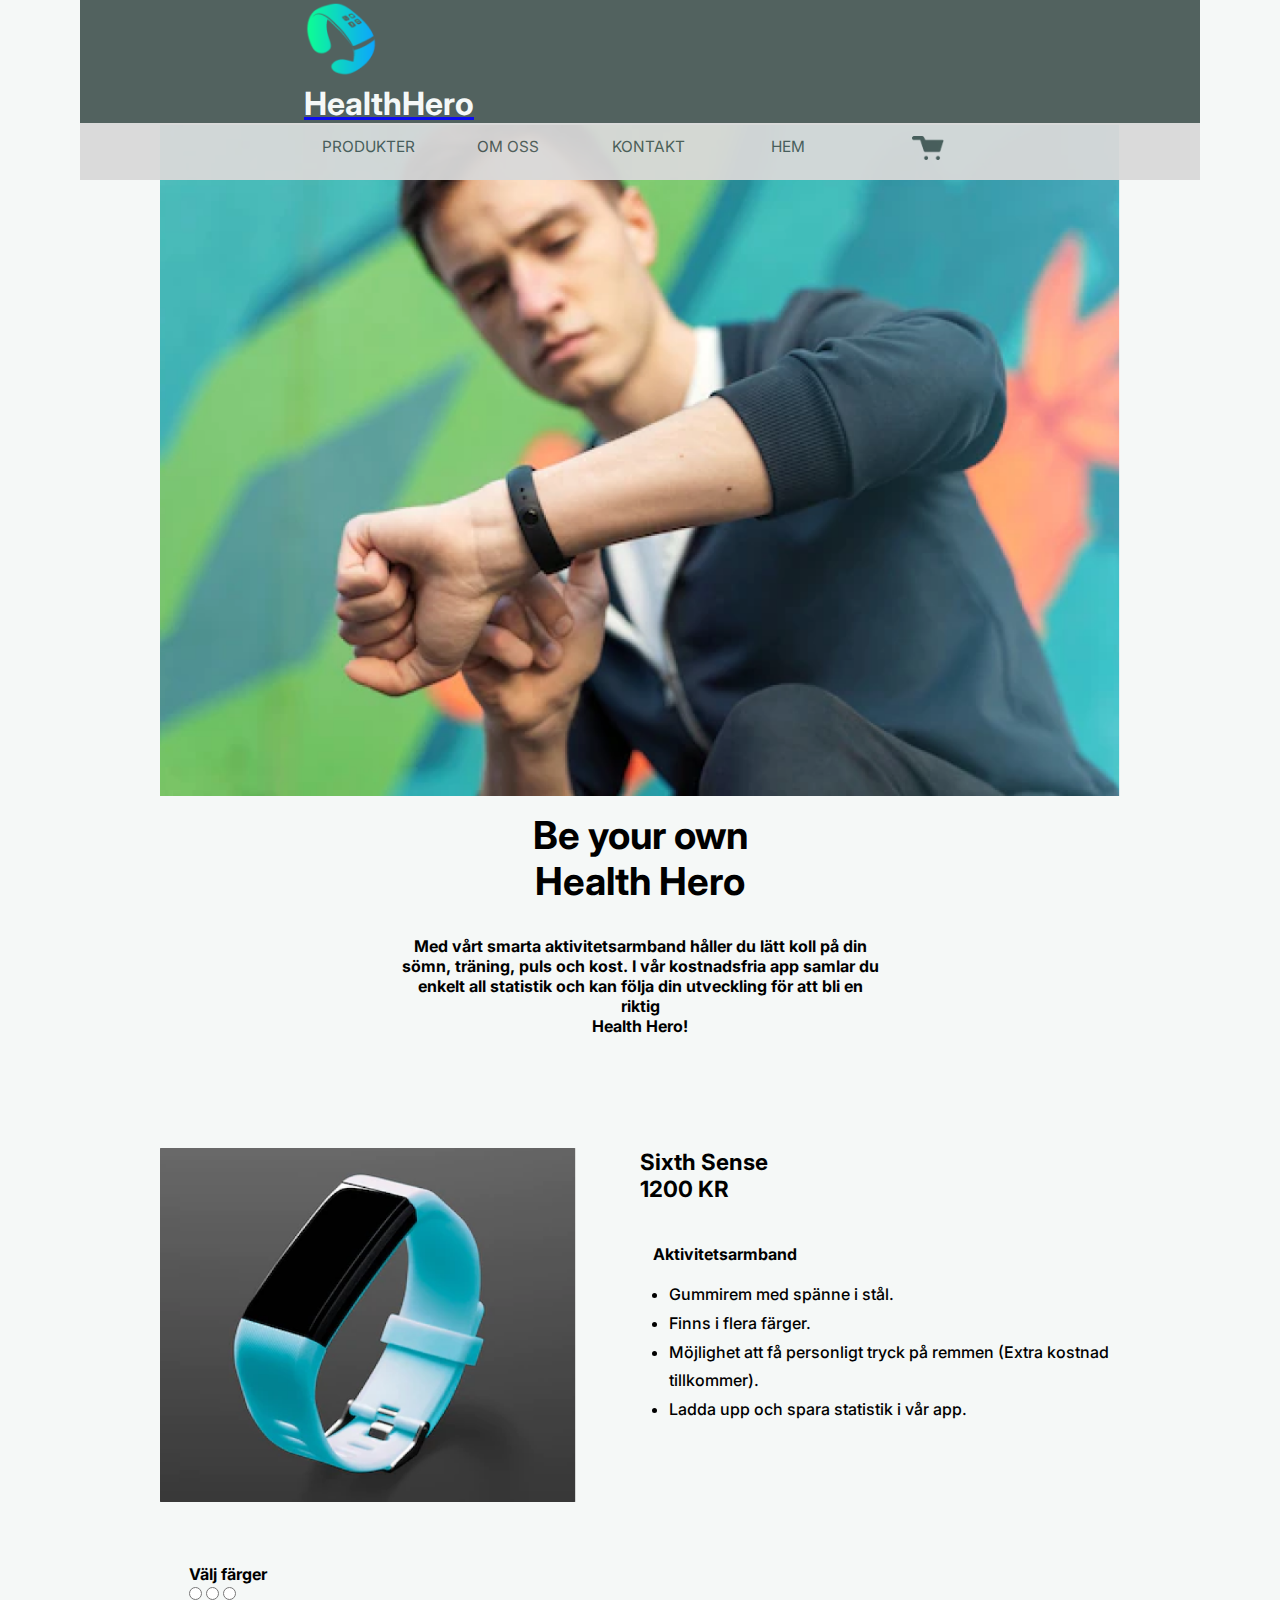
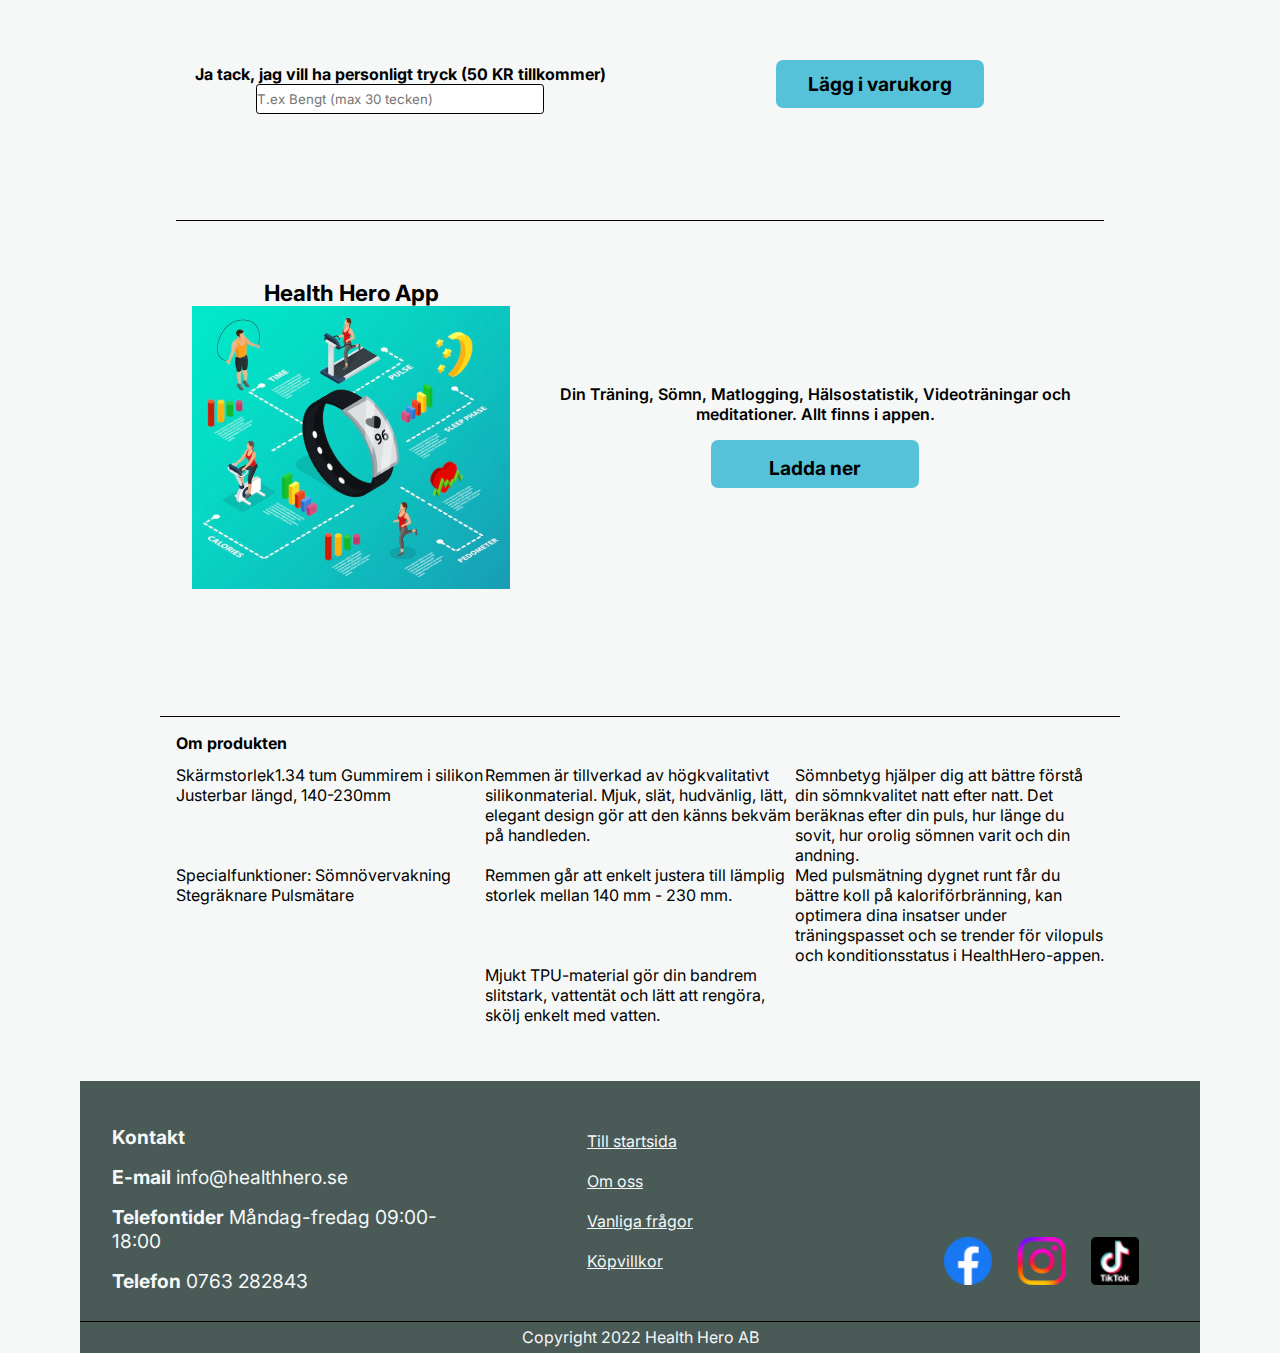
==== commit 8d49f8d4: "made the logo to a link and a button to link" ====
--- a/index.html
+++ b/index.html
@@ -14,8 +14,10 @@
 <body>
   <header>
     <div class="logo">
+      <a href="index.html">
       <img src="/img/HH-ikon.png" class="logoimage">
       <h1>HealthHero</h1>
+      </a>
     </div>
     <input type="checkbox" id="nav-toggle" class="nav-toggle">
     <label for="nav-toggle" class="nav-toggle-label">
@@ -80,7 +82,9 @@
       </div>
 
       <div class="product-cta-button">
+        <a href="cart.html">
         <button>Lägg i varukorg</button>
+        </a>
       </div>
 
     </section>
--- a/header-footer.css
+++ b/header-footer.css
@@ -6,6 +6,10 @@
 	Padding:0;
   box-sizing: border-box;
 	font-family: 'Inter', sans-serif;
+}
+
+html {
+  scroll-behavior: smooth;
 }
 
 span {
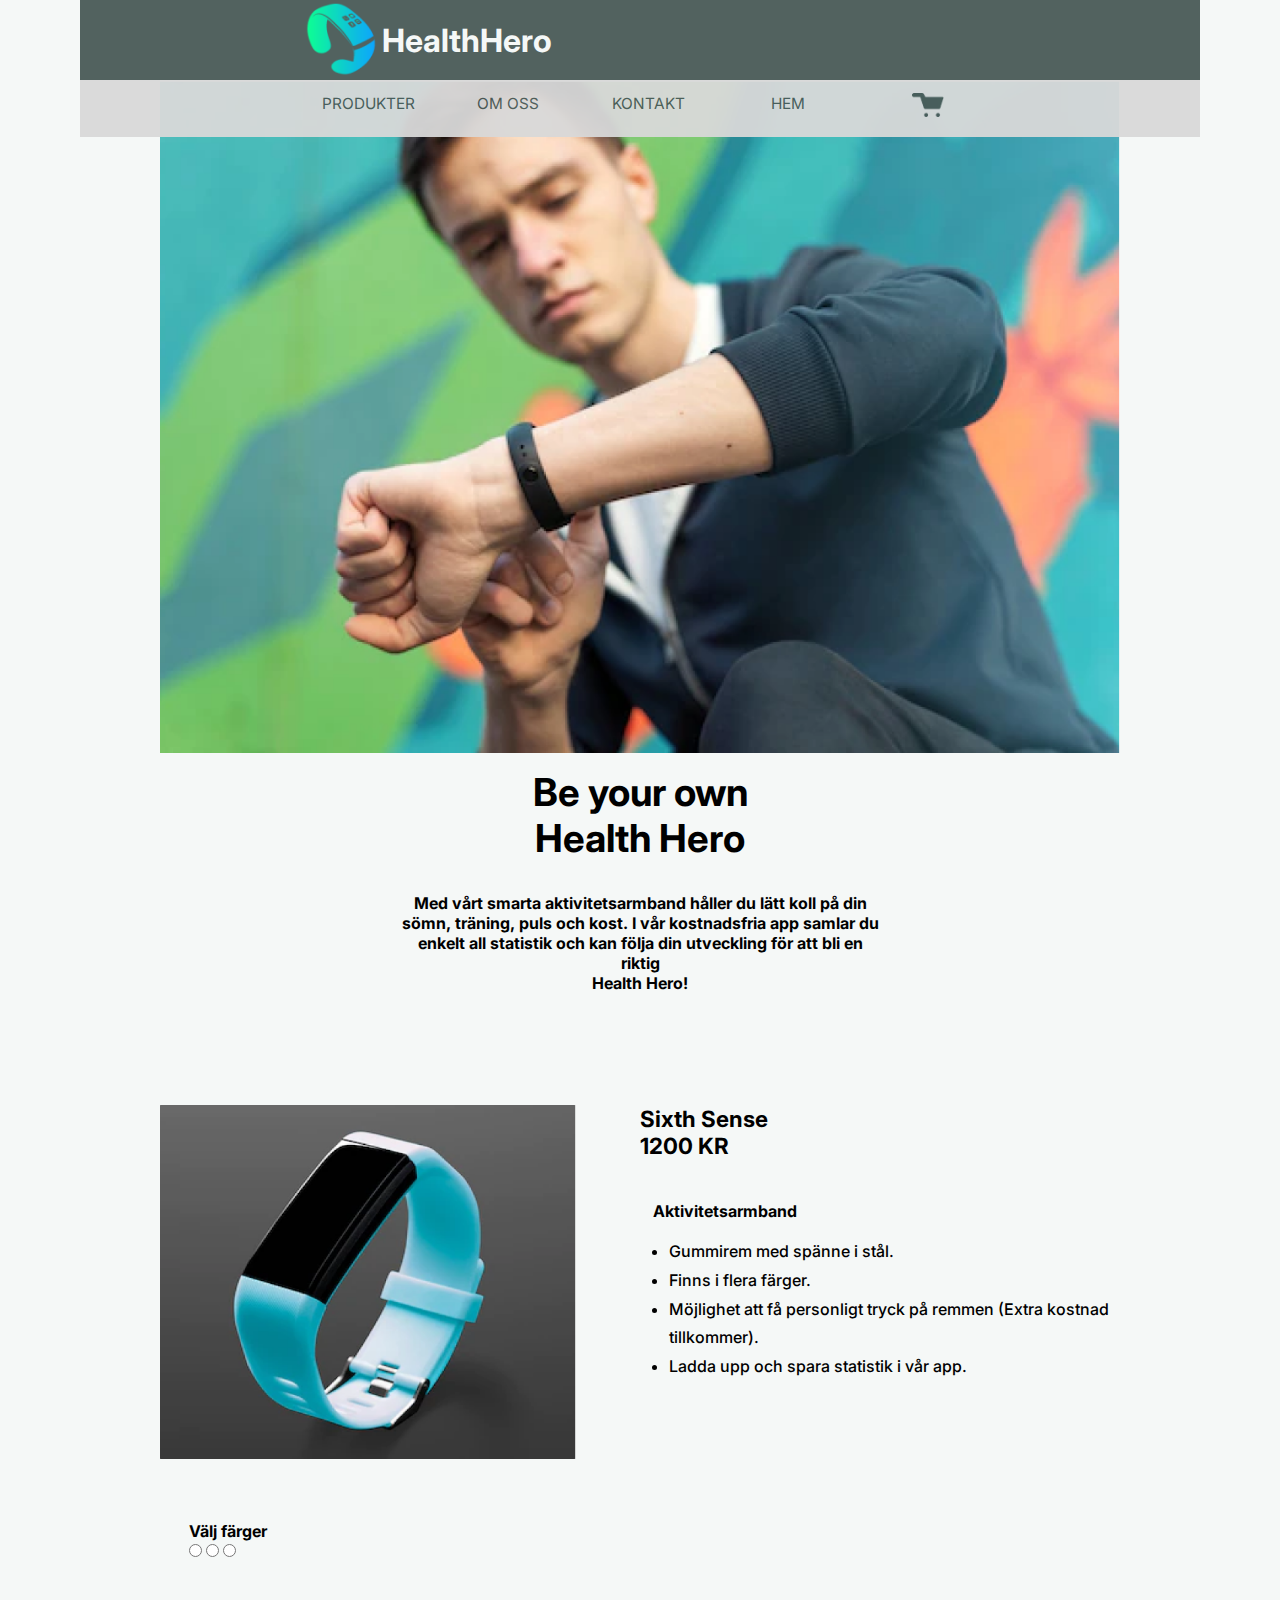
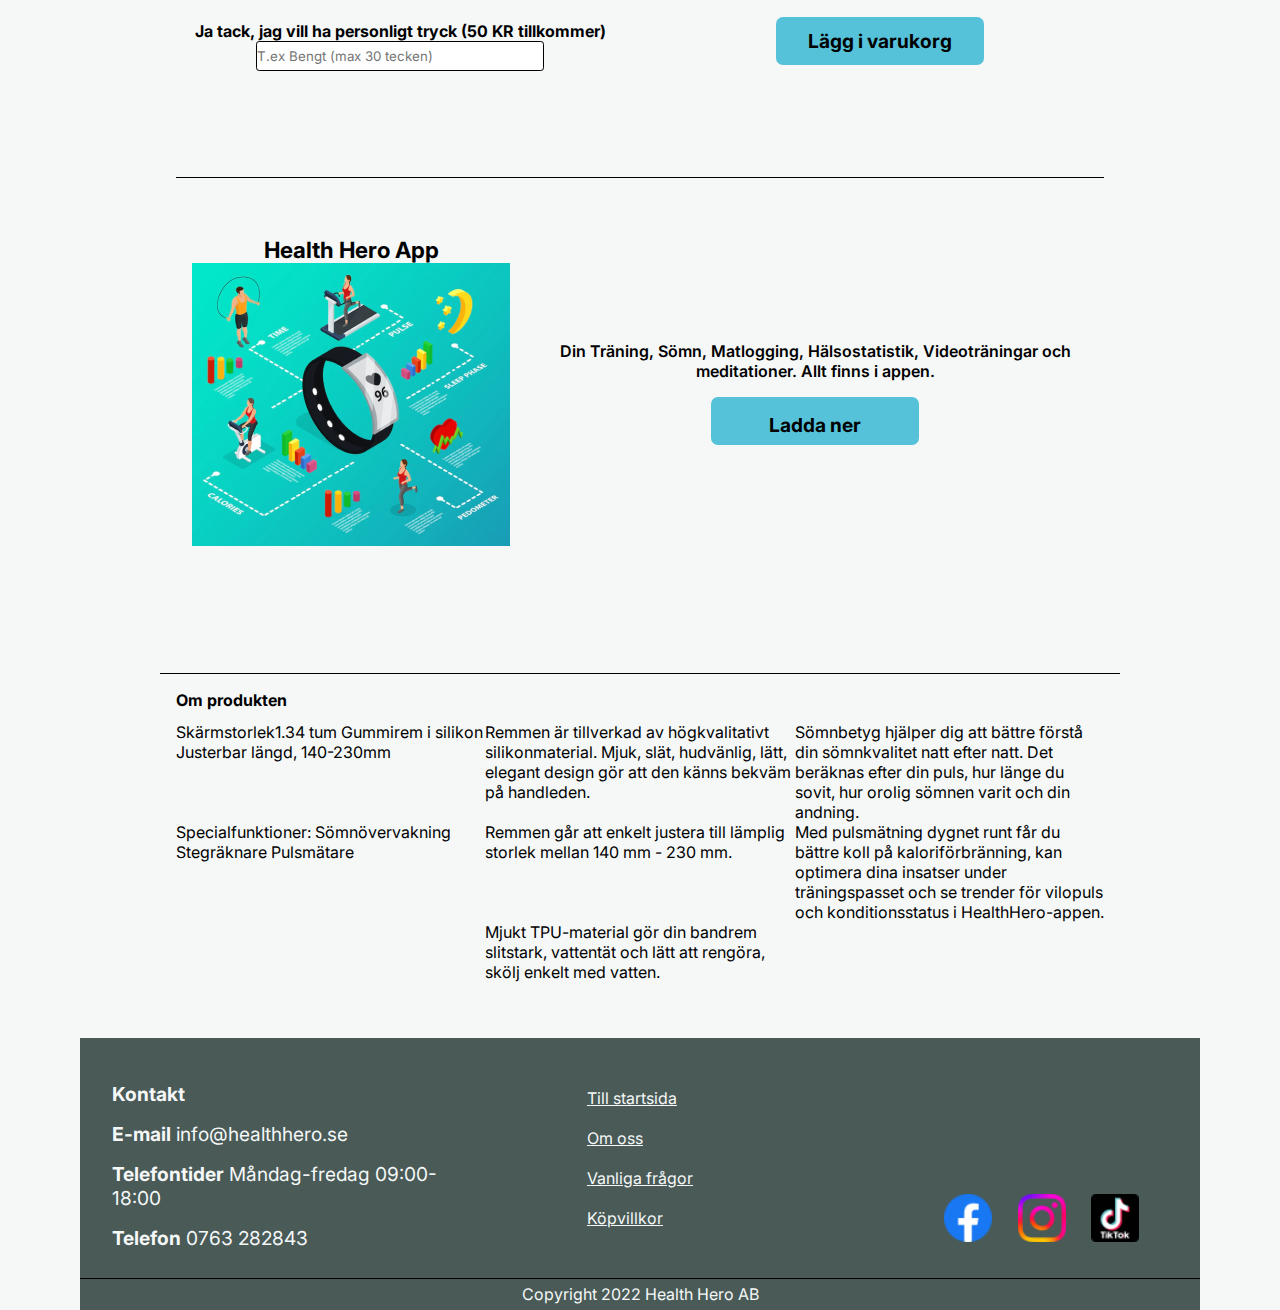
==== commit 0d7ee10b: "fixed produkter a tag" ====
--- a/index.html
+++ b/index.html
@@ -42,7 +42,7 @@
     <section class="hero">
       <img src="/img/hero-img.png" alt="man kollar på sit aktivitetsarmband">
       <span><h2>Be your own<br/>Health Hero</h2>
-      <p>Med vårt smarta aktivitetsarmband håller du lätt koll på din sömn, träning, puls och kost. I vår kostnadsfria app samlar du enkelt all statistik och kan följa din utveckling för att bli en riktig<br/>Health Hero!</p></span>
+      <p id="product">Med vårt smarta aktivitetsarmband håller du lätt koll på din sömn, träning, puls och kost. I vår kostnadsfria app samlar du enkelt all statistik och kan följa din utveckling för att bli en riktig<br/>Health Hero!</p></span>
     </section>
 
     <section class="product">
@@ -50,7 +50,7 @@
       <img src="/img/product.png" alt=" bild på aktivitetsarmband">
       </div>
 
-      <div class="product-name-price" id="product">
+      <div class="product-name-price">
         <span>
         <p class="product-name">Sixth Sense</p>
         <p class="product-price">1200 KR</p>
--- a/header-footer.css
+++ b/header-footer.css
@@ -58,9 +58,10 @@
   
 }
 
-.logo {
-  display: flex;
-  align-items: center;
+.logo a {
+  display: flex;
+  align-items: center;
+  text-decoration: none;
 }
 
 .shopping-icon-mobile {
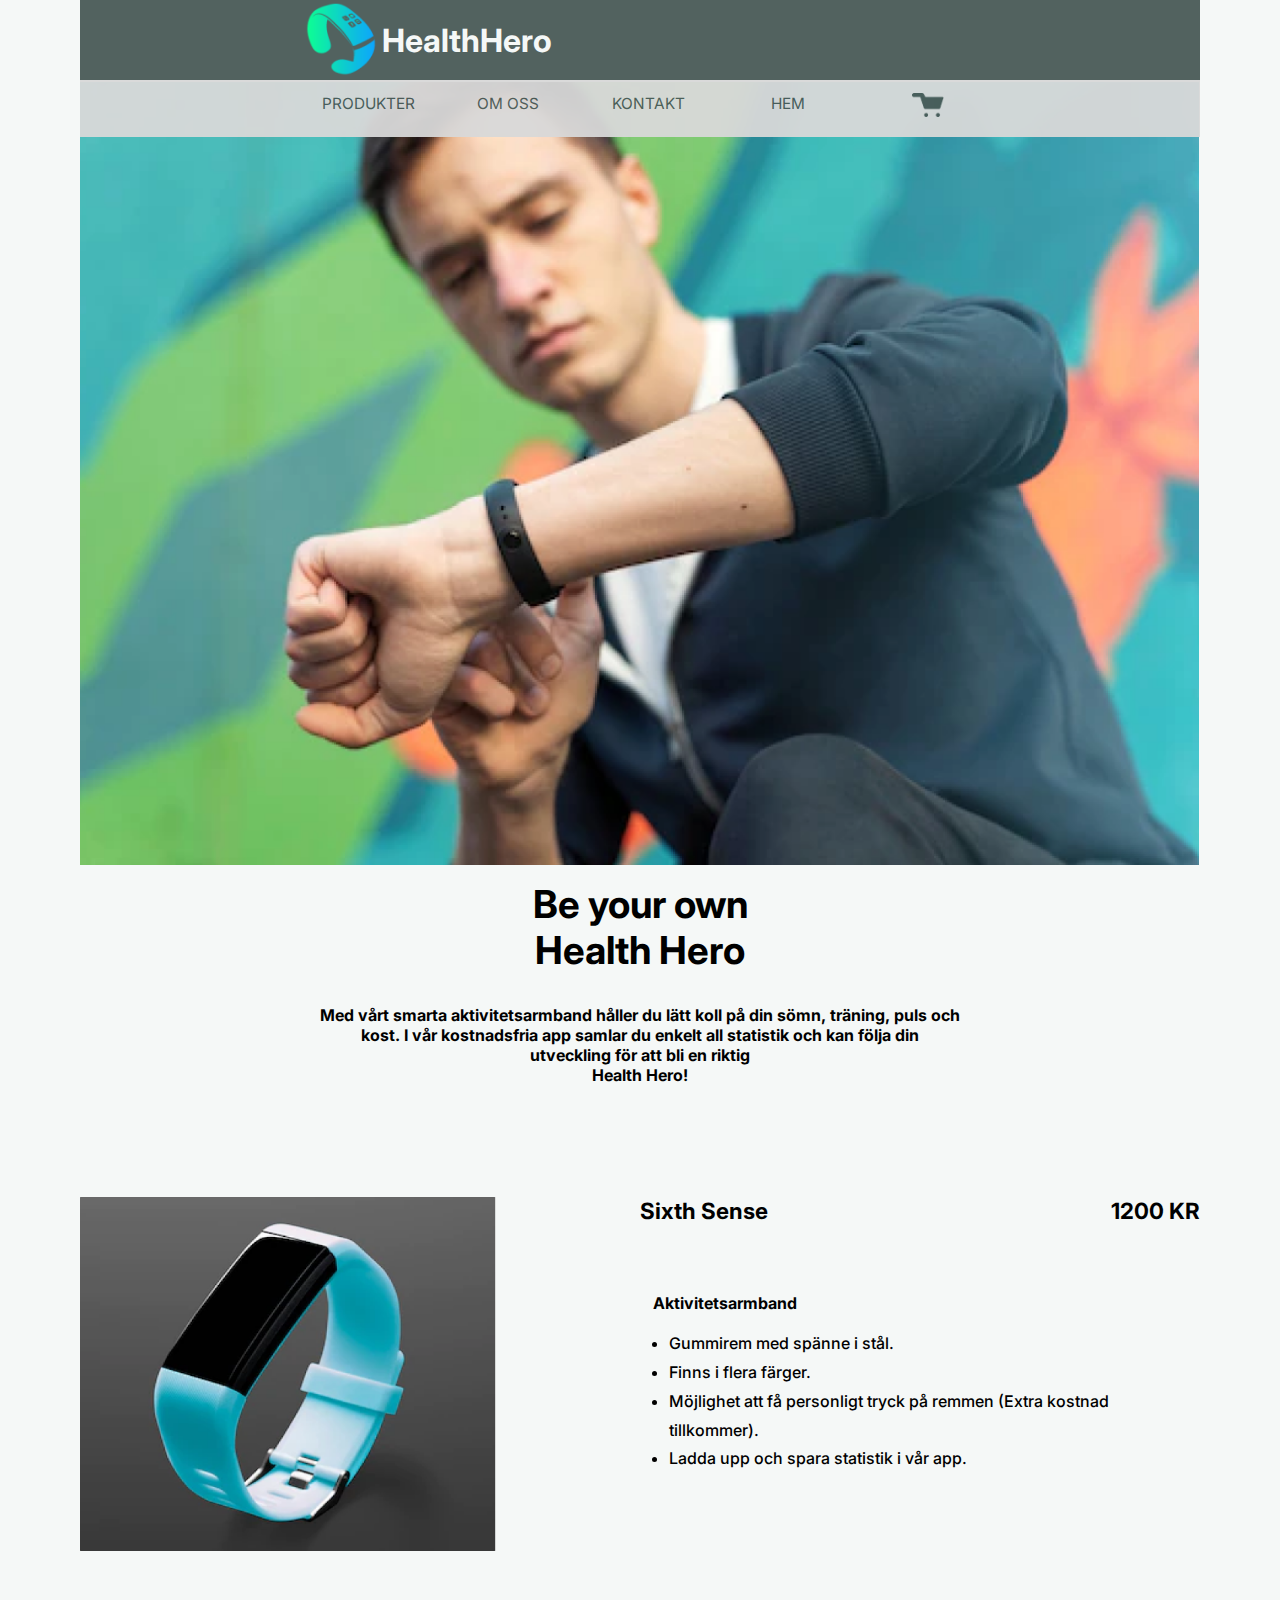
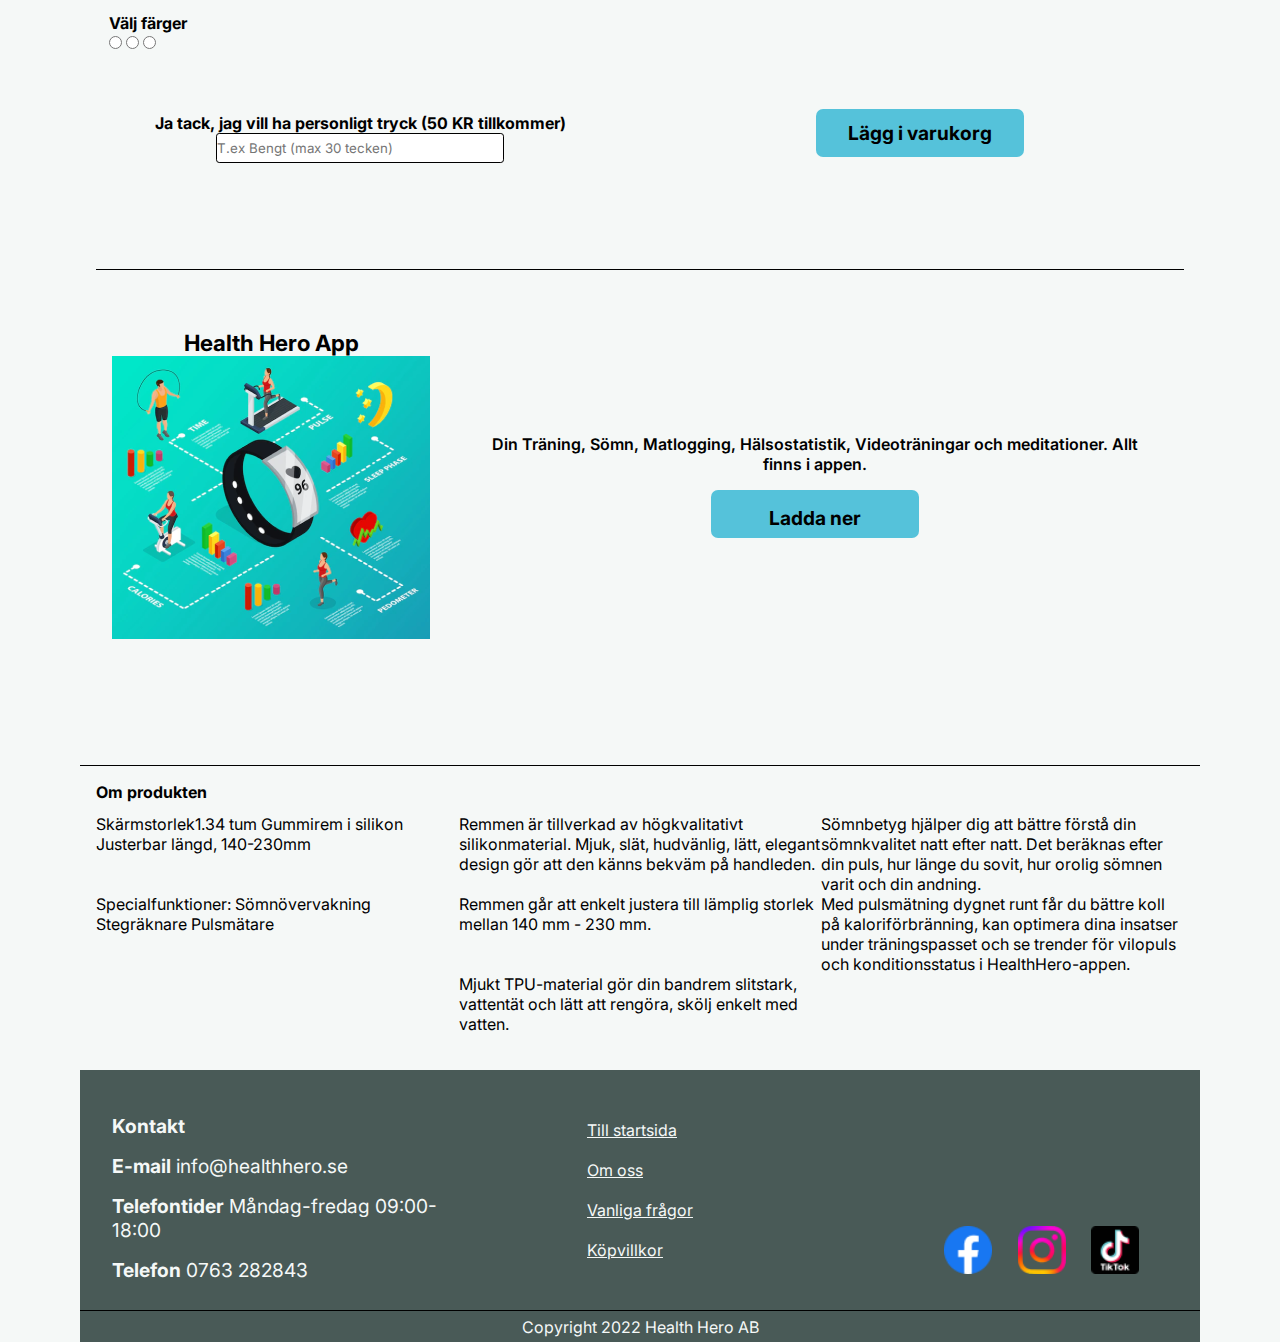
==== commit c7b1865c: "fixed issue" ====
--- a/index.html
+++ b/index.html
@@ -51,10 +51,11 @@
       </div>
 
       <div class="product-name-price">
-        <span>
+        
         <p class="product-name">Sixth Sense</p>
+        
         <p class="product-price">1200 KR</p>
-        </span>
+        
       </div>
       
       <div class="product-info">
--- a/Style.css
+++ b/Style.css
@@ -3,7 +3,7 @@
 main {
 	display: flex;
 	flex-direction: column;
-	background-color: #F5F8F7;
+	width: 100%;
 }
 
 /* Här börjar koden för Hero(smal skärm)*/
@@ -175,15 +175,15 @@
 
 @media screen and (min-width: 800px) {
 
-	body {
-		background-color: #F5F8F7;
-		display: flex;
-		flex-direction: column;
-		align-items: center;
-	}
+	header, footer, main {
+		margin: 0 auto;
+	}
+
+
 
 	main {
-		max-width: 60rem;
+		max-width: 70rem;
+		width: 100%;
 	}
 	
 	.hero p {
@@ -253,8 +253,14 @@
 		grid-column-end: 4;
 	}
 
+	}
+
+		
+	
+
+	
 
 	/* Här slutar koden för Om produkten delen(större skärm) */
-}
+
 
 	/* Här slutar koden för större skärm */
--- a/header-footer.css
+++ b/header-footer.css
@@ -35,7 +35,6 @@
   display: flex;
   flex-direction: column;
   justify-content: center;
-  
 }
 
 main {
@@ -57,6 +56,7 @@
   opacity: 0.95;
   
 }
+
 
 .logo a {
   display: flex;
@@ -171,7 +171,6 @@
   display: grid;
   grid-template-rows: 6fr 2fr 2.5fr 0.5fr;
   color: #F5F8F7;
-  max-width: 100%;
 }
 
 
@@ -335,13 +334,8 @@
 }
 
 @media screen and (min-width: 1024px) {
-
-  header {
+  header, footer {
     max-width: 70rem;
-  }
-
-  footer {
-    max-width: 70rem;
-  }
-  
-}
+    width: 100%;
+  }
+}